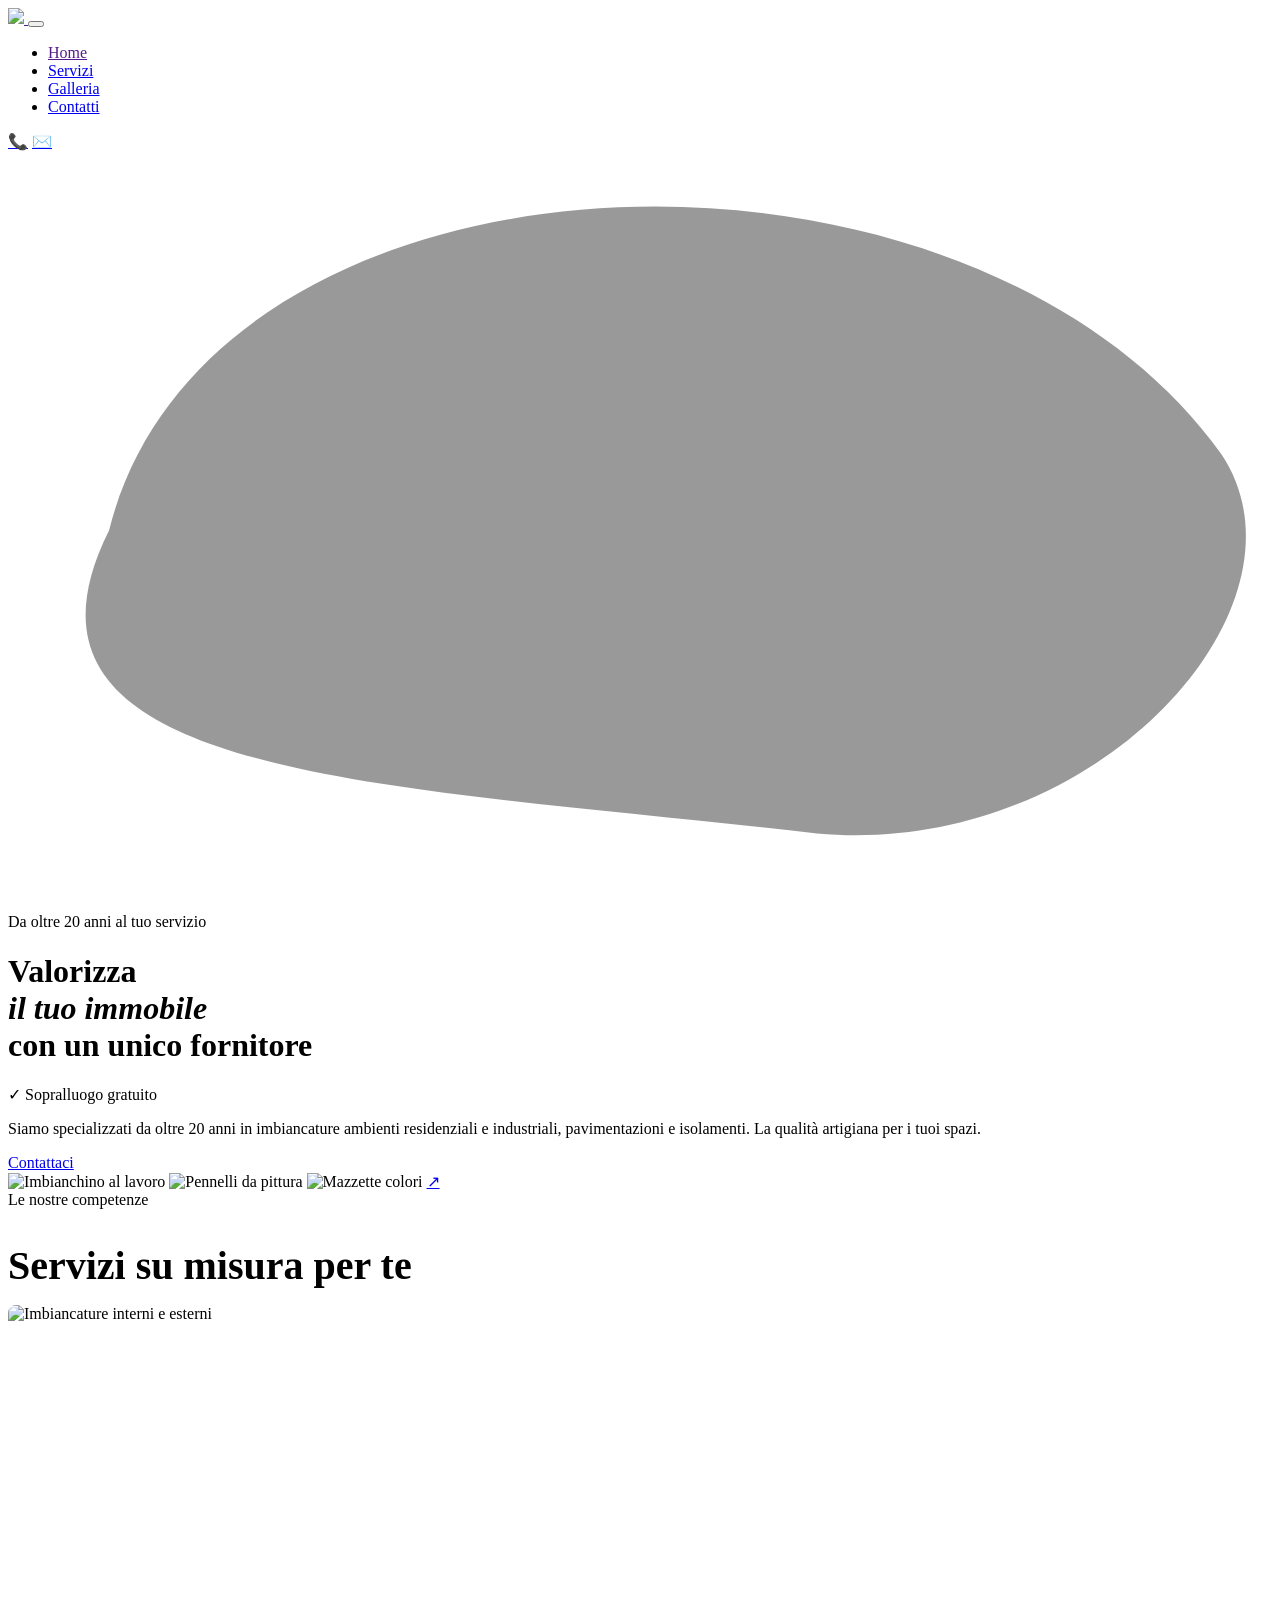
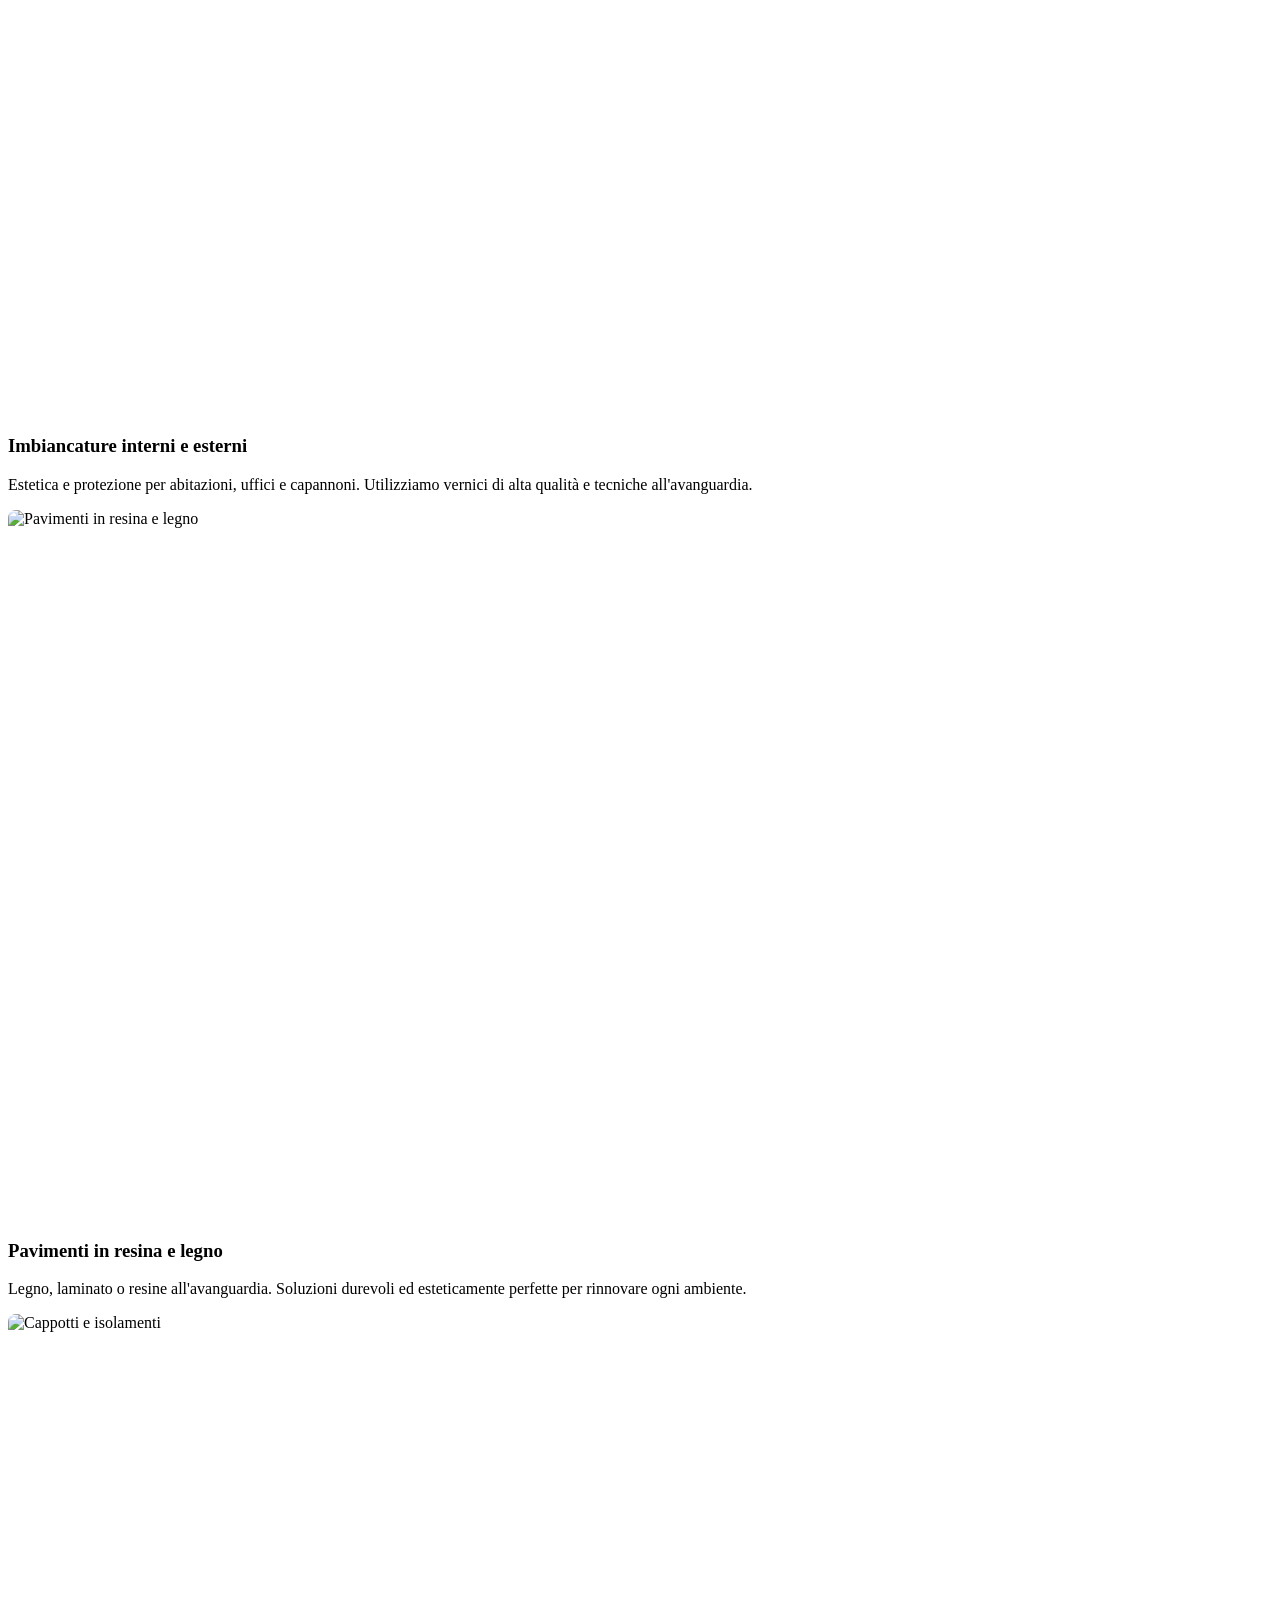
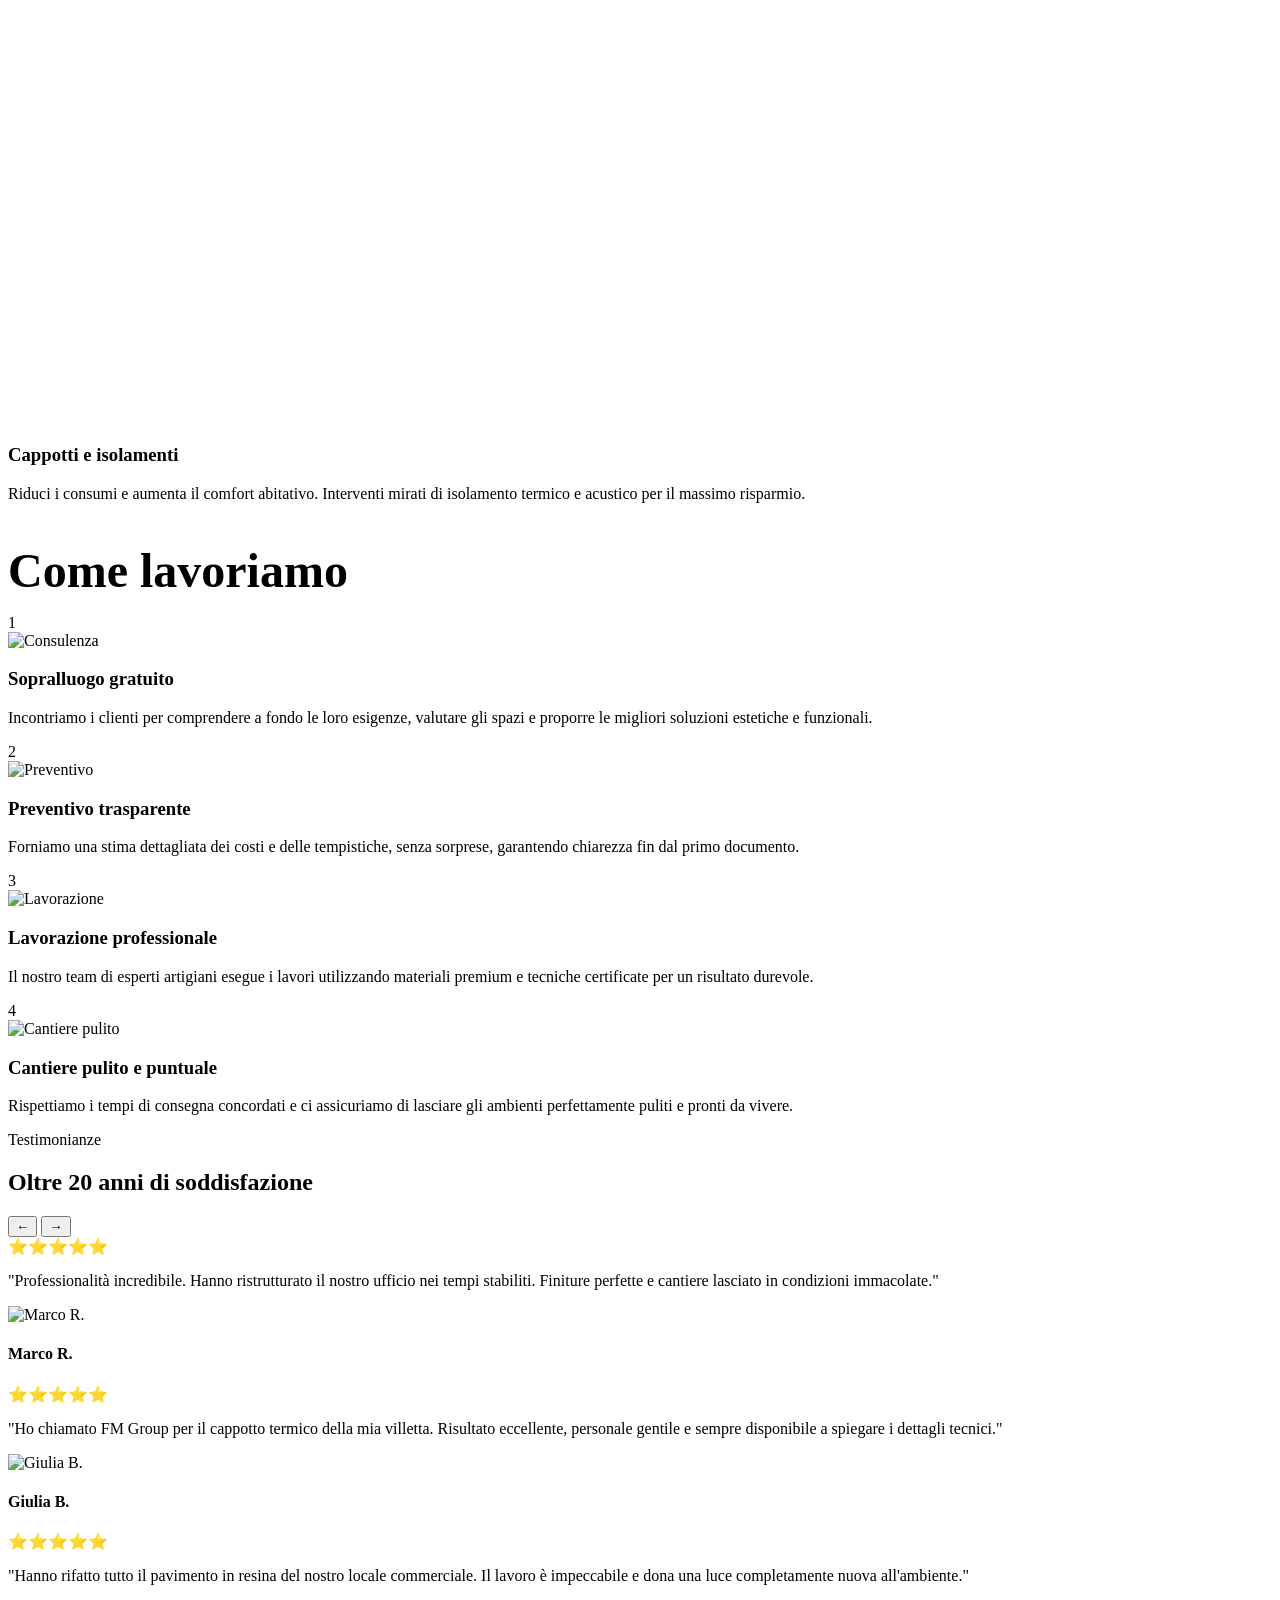
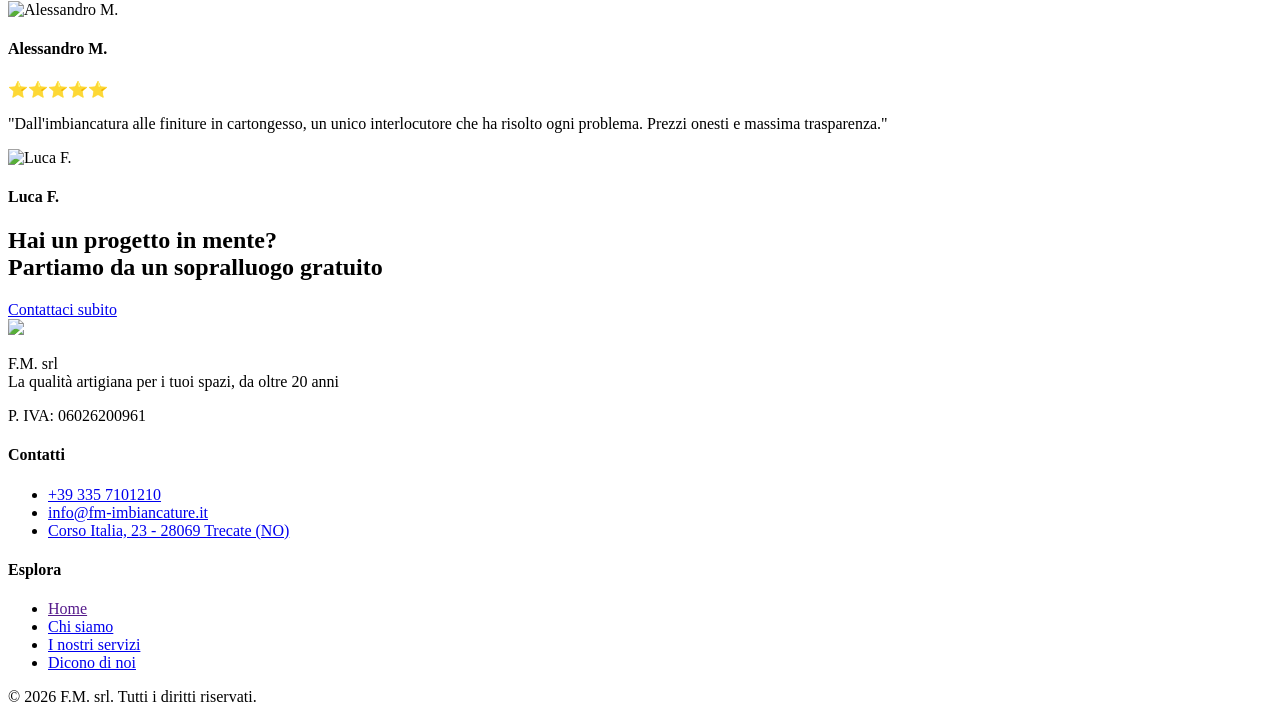
==== index.html @ 0c0d028b "Modificato logo" ====
<!doctype html>
<html lang="it">
  <head>
    <meta charset="UTF-8" />
    <meta name="viewport" content="width=device-width, initial-scale=1.0" />
    <title>F.M. - Ristrutturazioni e Imbiancature</title>

    <base href="/fm-imbiancature/" />

    <title>FM GROUP</title>
    <link rel="icon" href="public/favicon.png" />
    <link rel="icon" href="public/favicon.png" />
    <link rel="preconnect" href="https://fonts.googleapis.com" />
    <link rel="preconnect" href="https://fonts.gstatic.com" crossorigin />
    <link
      href="https://fonts.googleapis.com/css2?family=DM+Sans:opsz,wght@9..40,400;500;700&family=Playfair+Display:ital,wght@0,400;0,600;0,700;1,400;1,600&display=swap"
      rel="stylesheet"
    />
    <link rel="stylesheet" href="style.css" />
  </head>
  <body>
    <nav>
      <div class="container nav-inner">
        <a href="">
          <img src="public/logo.svg" style="height: 64px" />
        </a>

        <button class="menu-toggle" id="menu-toggle" aria-label="Apri menu">
          <span></span>
          <span></span>
          <span></span>
        </button>

        <div class="nav-content" id="nav-content">
          <ul class="nav-links">
            <li><a href="">Home</a></li>
            <li><a href="#servizi">Servizi</a></li>
            <li><a href="galleria/">Galleria</a></li>
            <li><a href="contatti/">Contatti</a></li>
          </ul>
          <div class="nav-contact">
            <a href="tel:+393357101210" class="icon-link" aria-label="Chiama"
              >📞</a
            >
            <a
              href="mailto:info@fm-imbiancature.it"
              class="icon-link"
              aria-label="Email"
              >✉️</a
            >
          </div>
        </div>
      </div>
    </nav>

    <header class="hero" id="home">
      <div class="container hero-grid">
        <div class="hero-content fade-in-up">
          <svg
            class="brushstroke"
            viewBox="0 0 500 300"
            xmlns="http://www.w3.org/2000/svg"
          >
            <path
              fill="var(--mint)"
              d="M40,150 C80,-10 380,-20 480,120 C520,180 430,280 320,270 C150,250 -10,250 40,150 Z"
              opacity="0.4"
            />
          </svg>

          <span class="label">Da oltre 20 anni al tuo servizio</span>
          <h1>
            Valorizza<br /><i>il tuo immobile</i><br />con un unico fornitore
          </h1>

          <div class="badge">
            <span class="badge-check">✓</span> Sopralluogo gratuito
          </div>

          <p class="hero-sub">
            Siamo specializzati da oltre 20 anni in imbiancature ambienti
            residenziali e industriali, pavimentazioni e isolamenti. La qualità
            artigiana per i tuoi spazi.
          </p>

          <a href="#contatti" class="btn">Contattaci</a>
        </div>

        <div
          class="hero-image-wrapper fade-in-up"
          style="transition-delay: 0.2s"
        >
          <img
            src="public/hero-main.jpg"
            alt="Imbianchino al lavoro"
            class="hero-img-main"
            loading="lazy"
          />

          <img
            src="public/image-circle.jpg"
            alt="Pennelli da pittura"
            class="circle-img circle-1"
            loading="lazy"
          />
          <img
            src="public/hero-main-2.jpg"
            alt="Mazzette colori"
            class="circle-img circle-2"
            loading="lazy"
          />

          <a href="#servizi" class="cta-circle">↗</a>
        </div>
      </div>
    </header>

    <section class="services section-padding" id="servizi">
      <div class="container">
        <span class="label fade-in-up">Le nostre competenze</span>
        <h2
          class="serif fade-in-up"
          style="font-size: 2.5rem; margin-bottom: 1rem"
        >
          Servizi su misura per te
        </h2>

        <div class="services-grid">
          <div class="service-card fade-in-up" style="transition-delay: 0.1s">
            <img
              src="public/imbiancamenti.jpeg"
              alt="Imbiancature interni e esterni"
              style="
                display: block;
                width: 100%;
                aspect-ratio: 16/ 9;
                object-fit: cover;
                border-radius: 8px;
                margin-bottom: 1rem;
              "
            />
            <h3>Imbiancature interni e esterni</h3>
            <p>
              Estetica e protezione per abitazioni, uffici e capannoni.
              Utilizziamo vernici di alta qualità e tecniche all'avanguardia.
            </p>
          </div>
          <div class="service-card fade-in-up" style="transition-delay: 0.2s">
            <img
              src="public/resina.jpeg"
              alt="Pavimenti in resina e legno"
              style="
                display: block;
                width: 100%;
                aspect-ratio: 16/ 9;
                object-fit: cover;
                border-radius: 8px;
                margin-bottom: 1rem;
              "
            />
            <h3>Pavimenti in resina e legno</h3>
            <p>
              Legno, laminato o resine all'avanguardia. Soluzioni durevoli ed
              esteticamente perfette per rinnovare ogni ambiente.
            </p>
          </div>
          <div class="service-card fade-in-up" style="transition-delay: 0.3s">
            <img
              src="public/isolamenti.jpeg"
              alt="Cappotti e isolamenti"
              style="
                display: block;
                width: 100%;
                aspect-ratio: 16/ 9;
                object-fit: cover;
                border-radius: 8px;
                margin-bottom: 1rem;
              "
            />
            <h3>Cappotti e isolamenti</h3>
            <p>
              Riduci i consumi e aumenta il comfort abitativo. Interventi mirati
              di isolamento termico e acustico per il massimo risparmio.
            </p>
          </div>
        </div>
      </div>
    </section>

    <section class="how-we-work section-padding">
      <div class="container">
        <h2
          class="serif fade-in-up"
          style="font-size: 3rem; margin-bottom: 1rem"
        >
          Come lavoriamo
        </h2>

        <div class="steps-container">
          <div class="step-row fade-in-up">
            <div class="step-label-col">1</div>
            <div class="step-title-col">
              <img src="public/handshake.svg" alt="Consulenza" loading="lazy" />
              <h3>Sopralluogo gratuito</h3>
            </div>
            <div class="step-desc-col">
              <p>
                Incontriamo i clienti per comprendere a fondo le loro esigenze,
                valutare gli spazi e proporre le migliori soluzioni estetiche e
                funzionali.
              </p>
            </div>
          </div>

          <div class="step-row fade-in-up">
            <div class="step-label-col">2</div>
            <div class="step-title-col">
              <img src="public/paper.svg" alt="Preventivo" loading="lazy" />
              <h3>Preventivo trasparente</h3>
            </div>
            <div class="step-desc-col">
              <p>
                Forniamo una stima dettagliata dei costi e delle tempistiche,
                senza sorprese, garantendo chiarezza fin dal primo documento.
              </p>
            </div>
          </div>

          <div class="step-row fade-in-up">
            <div class="step-label-col">3</div>
            <div class="step-title-col">
              <img src="public/painter.svg" alt="Lavorazione" loading="lazy" />
              <h3>Lavorazione professionale</h3>
            </div>
            <div class="step-desc-col">
              <p>
                Il nostro team di esperti artigiani esegue i lavori utilizzando
                materiali premium e tecniche certificate per un risultato
                durevole.
              </p>
            </div>
          </div>

          <div class="step-row fade-in-up">
            <div class="step-label-col">4</div>
            <div class="step-title-col">
              <img
                src="public/broom.svg"
                alt="Cantiere pulito"
                loading="lazy"
              />
              <h3>Cantiere pulito e puntuale</h3>
            </div>
            <div class="step-desc-col">
              <p>
                Rispettiamo i tempi di consegna concordati e ci assicuriamo di
                lasciare gli ambienti perfettamente puliti e pronti da vivere.
              </p>
            </div>
          </div>
        </div>
      </div>
    </section>

    <section class="testimonials section-padding" id="dicono-di-noi">
      <div class="container">
        <div class="test-header fade-in-up">
          <div>
            <span class="label" style="color: var(--yellow)"
              >Testimonianze</span
            >
            <h2>Oltre 20 anni di soddisfazione</h2>
          </div>
          <div class="carousel-nav">
            <button class="carousel-btn" id="prev-btn">←</button>
            <button class="carousel-btn" id="next-btn">→</button>
          </div>
        </div>

        <div class="carousel-viewport fade-in-up">
          <div class="carousel-track" id="testimonial-track">
            <div class="testimonial-card">
              <div class="test-inner">
                <div class="stars">⭐⭐⭐⭐⭐</div>
                <p class="quote">
                  "Professionalità incredibile. Hanno ristrutturato il nostro
                  ufficio nei tempi stabiliti. Finiture perfette e cantiere
                  lasciato in condizioni immacolate."
                </p>
                <div class="client-info">
                  <img
                    src="https://images.unsplash.com/photo-1500648767791-00dcc994a43e?w=80&auto=format&fit=crop&crop=face"
                    alt="Marco R."
                    loading="lazy"
                  />
                  <h4>Marco R.</h4>
                </div>
              </div>
            </div>
            <div class="testimonial-card">
              <div class="test-inner">
                <div class="stars">⭐⭐⭐⭐⭐</div>
                <p class="quote">
                  "Ho chiamato FM Group per il cappotto termico della mia
                  villetta. Risultato eccellente, personale gentile e sempre
                  disponibile a spiegare i dettagli tecnici."
                </p>
                <div class="client-info">
                  <img
                    src="https://images.unsplash.com/photo-1494790108377-be9c29b29330?w=80&auto=format&fit=crop&crop=face"
                    alt="Giulia B."
                    loading="lazy"
                  />
                  <h4>Giulia B.</h4>
                </div>
              </div>
            </div>
            <div class="testimonial-card">
              <div class="test-inner">
                <div class="stars">⭐⭐⭐⭐⭐</div>
                <p class="quote">
                  "Hanno rifatto tutto il pavimento in resina del nostro locale
                  commerciale. Il lavoro è impeccabile e dona una luce
                  completamente nuova all'ambiente."
                </p>
                <div class="client-info">
                  <img
                    src="https://images.unsplash.com/photo-1507003211169-0a1dd7228f2d?w=80&auto=format&fit=crop&crop=face"
                    alt="Alessandro M."
                    loading="lazy"
                  />
                  <h4>Alessandro M.</h4>
                </div>
              </div>
            </div>
            <div class="testimonial-card">
              <div class="test-inner">
                <div class="stars">⭐⭐⭐⭐⭐</div>
                <p class="quote">
                  "Dall'imbiancatura alle finiture in cartongesso, un unico
                  interlocutore che ha risolto ogni problema. Prezzi onesti e
                  massima trasparenza."
                </p>
                <div class="client-info">
                  <img
                    src="https://images.unsplash.com/photo-1500648767791-00dcc994a43e?w=80&auto=format&fit=crop&crop=face"
                    alt="Luca F."
                    loading="lazy"
                  />
                  <h4>Luca F.</h4>
                </div>
              </div>
            </div>
          </div>
        </div>
      </div>
    </section>

    <section class="closing-cta fade-in-up" id="contatti">
      <div class="container">
        <h2 class="serif">
          Hai un progetto in mente?<br />Partiamo da un sopralluogo gratuito
        </h2>
        <a href="contatti/" class="btn">Contattaci subito</a>
      </div>
    </section>

    <footer>
      <div class="container">
        <div class="footer-grid">
          <div class="footer-brand">
            <a href="" class="footer-logo">
              <img src="public/logo.svg" style="height: 64px" />
            </a>
            <p>
              F.M. srl<br />La qualità artigiana per i tuoi spazi, da oltre 20
              anni
            </p>
            <p style="margin-top: 1rem">P. IVA: 06026200961</p>
          </div>
          <div class="footer-links">
            <h4>Contatti</h4>
            <ul>
              <li><a href="tel:+393357101210">+39 335 7101210</a></li>
              <li>
                <a href="mailto:info@fm-imbiancature.it"
                  >info@fm-imbiancature.it</a
                >
              </li>
              <li>
                <a
                  href="https://maps.app.goo.gl/eSkdiNSnSLmnvJY69"
                  target="_blank"
                >
                  Corso Italia, 23 - 28069 Trecate (NO)
                </a>
              </li>
            </ul>
          </div>
          <div class="footer-links">
            <h4>Esplora</h4>
            <ul>
              <li><a href="">Home</a></li>
              <li><a href="#chi-siamo">Chi siamo</a></li>
              <li><a href="#servizi">I nostri servizi</a></li>
              <li><a href="#dicono-di-noi">Dicono di noi</a></li>
            </ul>
          </div>
        </div>
        <div class="footer-bottom">
          <p>&copy; 2026 F.M. srl. Tutti i diritti riservati.</p>
        </div>
      </div>
    </footer>

    <script src="script.js"></script>
  </body>
</html>
---- style.css ----
:root {
  --yellow: #5ef500;
  --black: #111111;
  --mint: hsl(97, 70%, 60%);
  --gray: #f4f4f4;
  --white: #ffffff;
  --font-heading: "Playfair Display", serif;
  --font-body: "DM Sans", sans-serif;
  --transition: all 0.3s ease;
}

* {
  margin: 0;
  padding: 0;
  box-sizing: border-box;
}

html {
  scroll-behavior: smooth;
}

body {
  font-family: var(--font-body);
  color: var(--black);
  background-color: var(--white);
  line-height: 1.6;
  overflow-x: hidden;
}

a {
  text-decoration: none;
  color: inherit;
}

ul {
  list-style: none;
}

/* Typography */
h1,
h2,
h3,
h4,
.serif {
  font-family: var(--font-heading);
  font-weight: 600;
}
h2 {
  line-height: 1;
}
h3 {
  line-height: 1.3;
}

.label {
  text-transform: uppercase;
  letter-spacing: 2px;
  font-size: 0.85rem;
  color: #666;
  font-weight: 500;
  margin-bottom: 1rem;
  display: block;
}

/* Buttons & Badges */
.btn {
  display: inline-block;
  padding: 1rem 2rem;
  background-color: var(--black);
  color: var(--white);
  border-radius: 50px;
  font-weight: 500;
  transition: var(--transition);
  cursor: pointer;
  border: none;
}

.btn:hover {
  background-color: #333;
  transform: translateY(-2px);
}

.badge {
  display: inline-flex;
  align-items: center;
  gap: 0.5rem;
  background-color: var(--gray);
  padding: 0.5rem 1rem;
  border-radius: 50px;
  font-size: 0.9rem;
  font-weight: 500;
}

.badge-check {
  color: var(--mint);
  font-weight: bold;
}

/* Layout Utility */
.container {
  max-width: 1300px;
  margin: 0 auto;
  padding: 0 2rem;
}

.section-padding {
  padding: 3rem 0;
}

/* Animations */
.fade-in-up {
  opacity: 0;
  transform: translateY(30px);
  transition:
    opacity 0.8s ease-out,
    transform 0.8s ease-out;
}

.fade-in-up.is-visible {
  opacity: 1;
  transform: translateY(0);
}

/* 1. NAVBAR */
nav {
  padding: 1rem 0;
  border-bottom: 1px solid #2a2a2a;
  background-color: var(--black);
  position: sticky;
  top: 0;
  z-index: 100;
}

.nav-inner {
  display: flex;
  justify-content: space-between;
  align-items: center;
}

.logo {
  font-family: var(--font-heading);
  font-size: 1.8rem;
  font-weight: 700;
  letter-spacing: -1px;
  color: var(--white);
}

/* Layout Navigazione (Desktop) */
.nav-content {
  display: flex;
  align-items: center;
  gap: 3.5rem;
}

.nav-links {
  display: flex;
  gap: 3.5rem;
  align-items: center;
  color: #cccccc;
}

.nav-links a {
  color: #cccccc;
  transition: var(--transition);
}

.nav-links a:hover {
  color: var(--white);
}

.nav-contact {
  display: flex;
  gap: 1.125rem;
}

/* Pulsante Hamburger (Nascosto su Desktop) */
.menu-toggle {
  display: none;
  flex-direction: column;
  justify-content: space-between;
  width: 30px;
  height: 20px;
  background: transparent;
  border: none;
  cursor: pointer;
  z-index: 1000;
}

.menu-toggle span {
  width: 100%;
  height: 2px;
  background-color: var(--white);
  transition: all 0.3s ease;
  border-radius: 2px;
}

.icon-link {
  width: 40px;
  height: 40px;
  border-radius: 50%;
  background-color: var(--yellow);
  display: flex;
  align-items: center;
  justify-content: center;
  transition: var(--transition);
  color: var(--white);
}

.icon-link:hover {
  background-color: var(--yellow);
  color: var(--black);
}

/* 2. HERO */
.hero {
  padding: 4rem 0 6rem;
  overflow: hidden;
}

.hero-grid {
  display: grid;
  grid-template-columns: 1fr;
  gap: 4rem;
  align-items: center;
}

.hero-content {
  position: relative;
  z-index: 2;
}

.brushstroke {
  position: absolute;
  top: 10%;
  left: -10%;
  width: 120%;
  height: auto;
  z-index: -1;
  pointer-events: none;
}

.hero h1 {
  font-size: 3.5rem;
  line-height: 1.1;
  margin-bottom: 1.5rem;
  letter-spacing: -1px;
}

.hero h1 i {
  font-weight: 400;
  color: #444;
}

.hero-sub {
  font-size: 1.1rem;
  color: #555;
  margin: 1.5rem 0 2rem;
  max-width: 500px;
}

.hero-image-wrapper {
  position: relative;
  height: 500px;
  z-index: 2;
}

.hero-img-main {
  width: 100%;
  height: 100%;
  object-fit: cover;
  border-radius: 20px;
}

.circle-img {
  position: absolute;
  width: 130px;
  height: 130px;
  border-radius: 50%;
  object-fit: cover;
  border: 6px solid var(--white);
  box-shadow: 0 10px 30px rgba(0, 0, 0, 0.1);
}

.circle-1 {
  bottom: -30px;
  left: -30px;
}

.circle-2 {
  top: 40px;
  right: -40px;
}

.cta-circle {
  position: absolute;
  bottom: 40px;
  right: -20px;
  width: 90px;
  height: 90px;
  background-color: var(--yellow);
  border-radius: 50%;
  display: flex;
  align-items: center;
  justify-content: center;
  font-size: 2rem;
  text-decoration: none;
  color: var(--black);
  transition: var(--transition);
  box-shadow: 0 10px 20px rgba(245, 200, 0, 0.3);
}

.cta-circle:hover {
  transform: scale(1.1) rotate(15deg);
}

/* 3. WHO WE ARE */
.who-we-are {
  border-top: 1px solid #eaeaea;
}

.stats-grid {
  display: grid;
  grid-template-columns: 1fr;
  gap: 3rem;
}

.who-text p {
  font-size: 1.1rem;
  color: #444;
  margin-bottom: 1rem;
}

.stats-number {
  font-family: var(--font-heading);
  font-size: 6rem;
  line-height: 1;
  color: var(--yellow);
  margin-bottom: 0.5rem;
}

/* 4. SERVICES */
.services-grid {
  display: grid;
  grid-template-columns: 1fr;
  gap: 1.5rem;
  margin-top: 3rem;
}

.service-card {
  background-color: var(--gray);
  padding: 2.5rem 2rem;
  border-radius: 16px;
  transition: var(--transition);
  flex: 1;
}

.service-card:hover {
  background-color: var(--mint);
  transform: translateY(-5px);
}

.service-icon {
  font-size: 2.5rem;
  margin-bottom: 1.5rem;
  display: block;
}

.service-card h3 {
  font-size: 1.4rem;
  margin: 1rem 0;
}

.service-card p {
  color: #555;
  font-size: 0.95rem;
}

.service-badge {
  display: inline-flex;
  align-items: center;
  gap: 0.4rem;
  font-size: 0.8rem;
  background: rgba(255, 255, 255, 0.7);
  padding: 0.3rem 0.8rem;
  border-radius: 20px;
}

.service-badge span {
  color: #008b74;
}

/* 5. FULL WIDTH IMAGE */
/* .full-width-band {
  width: 100%;
  height: 400px;
  margin: 4rem 0;
}

.full-width-band img {
  width: 100%;
  height: 100%;
  object-fit: cover;
} */

/* 6. HOW WE WORK */
.steps-container {
  margin-top: 3rem;
}

.step-row {
  display: grid;
  grid-template-columns: 1fr;
  gap: 1.5rem;
  padding: 2.5rem 0;
  border-bottom: 1px solid #eaeaea;
  align-items: center;
}

.step-row:first-child {
  border-top: 1px solid #eaeaea;
}

.step-label-col {
  color: var(--yellow);
  font-size: 5rem;
  font-weight: 600;
}

.step-title-col {
  display: flex;
  align-items: center;
  gap: 1.5rem;
}

.step-title-col img {
  width: 80px;
  height: 80px;
  border-radius: 12px;
  object-fit: cover;
}

.step-title-col h3 {
  font-size: 1.5rem;
}

.step-desc-col p {
  color: #555;
  font-size: 1rem;
}

/* 7. TESTIMONIALS */
.testimonials {
  background-color: var(--black);
  color: var(--white);
  overflow: hidden;
}

.test-header {
  display: flex;
  justify-content: space-between;
  align-items: flex-end;
  margin-bottom: 3rem;
  flex-wrap: wrap;
  gap: 1.5rem;
}

.test-header h2 {
  font-size: 2.5rem;
  color: var(--white);
  min-width: 295px;
}

.carousel-nav {
  display: flex;
  gap: 1rem;
}

.carousel-btn {
  background: transparent;
  border: 1px solid #444;
  color: var(--white);
  width: 45px;
  height: 45px;
  border-radius: 50%;
  cursor: pointer;
  transition: var(--transition);
  display: flex;
  align-items: center;
  justify-content: center;
}

.carousel-btn:hover {
  background: var(--yellow);
  color: var(--black);
  border-color: var(--yellow);
}

.carousel-viewport {
  overflow: hidden;
  width: 100%;
}

.carousel-track {
  display: flex;
  transition: transform 0.5s cubic-bezier(0.25, 1, 0.5, 1);
}

.testimonial-card {
  flex: 0 0 100%;
  padding: 0 1rem;
}

.test-inner {
  background: #1a1a1a;
  padding: 2.5rem;
  border-radius: 16px;
  height: 100%;
}

.stars {
  color: var(--yellow);
  margin-bottom: 1rem;
  letter-spacing: 2px;
}

.quote {
  font-size: 1.1rem;
  font-style: italic;
  margin-bottom: 2rem;
  color: #ccc;
}

.client-info {
  display: flex;
  align-items: center;
  gap: 1rem;
}

.client-info img {
  width: 50px;
  height: 50px;
  border-radius: 50%;
  object-fit: cover;
}

.client-info h4 {
  font-family: var(--font-body);
  font-size: 1rem;
  font-weight: 700;
}

/* 8. CLOSING CTA */
.closing-cta {
  text-align: center;
  padding: 8rem 0;
  background-color: var(--yellow);
}

.closing-cta h2 {
  font-size: 3rem;
  max-width: 800px;
  margin: 0 auto 2.5rem;
  line-height: 1.2;
}

/* 9. FOOTER */
footer {
  background-color: var(--black);
  color: #888;
  padding: 4rem 0 2rem;
  font-size: 0.9rem;
}

.footer-grid {
  display: grid;
  grid-template-columns: 1fr;
  gap: 2rem;
  margin-bottom: 3rem;
}

.footer-logo {
  font-family: var(--font-heading);
  font-size: 2rem;
  color: var(--white);
  font-weight: 700;
  margin-bottom: 1rem;
  display: block;
}

.footer-links h4 {
  color: var(--white);
  margin-bottom: 1rem;
  font-family: var(--font-body);
}

.footer-links ul {
  display: flex;
  flex-direction: column;
  gap: 0.5rem;
}

.footer-links a:hover {
  color: var(--yellow);
}

.footer-bottom {
  border-top: 1px solid #333;
  padding-top: 2rem;
  text-align: center;
}

/* Responsive Breakpoints */
@media (min-width: 768px) {
  .hero h1 {
    font-size: 4.5rem;
  }
  .hero-grid {
    grid-template-columns: 1fr 1fr;
    gap: 2rem;
  }
  .stats-grid {
    grid-template-columns: 1.5fr 1fr;
  }
  .services-grid {
    grid-template-columns: repeat(2, 1fr);
  }
  .step-row {
    grid-template-columns: 1fr 2fr 2fr;
  }
  .step-label-col {
    display: block;
  }
  .testimonial-card {
    flex: 0 0 50%;
  }
  .footer-grid {
    grid-template-columns: 2fr 1fr 1fr;
  }
}

@media (min-width: 1200px) {
  .hero h1 {
    font-size: 5.5rem;
  }
  .services-grid {
    grid-template-columns: repeat(4, 1fr);
  }
  .testimonial-card {
    flex: 0 0 33.333%;
  }
}

@media (max-width: 768px) {
  .step-label-col {
    display: none;
  }
}

/* Breakpoint per Tablet & Mobile (< 992px) */
@media (max-width: 991px) {
  .menu-toggle {
    display: flex;
  }

  .nav-content {
    position: absolute;
    top: 100%;
    left: 0;
    width: 100%;
    background-color: rgba(17, 17, 17, 0.98);
    backdrop-filter: blur(10px);
    flex-direction: column;
    padding: 2rem;
    gap: 2rem;
    border-bottom: 1px solid #2a2a2a;
    box-shadow: 0 10px 15px rgba(0, 0, 0, 0.3);

    /* Stato chiuso */
    opacity: 0;
    visibility: hidden;
    transform: translateY(-10px);
    transition: all 0.3s ease;
  }

  /* Stato aperto attivato dal JS */
  .nav-content.active {
    opacity: 1;
    visibility: visible;
    transform: translateY(0);
  }

  .nav-links {
    flex-direction: column;
    gap: 1.5rem;
    text-align: center;
    font-size: 1.2rem;
  }

  .nav-contact {
    justify-content: center;
    width: 100%;
  }

  /* Animazione dell'icona Hamburger in "X" */
  .menu-toggle.active span:nth-child(1) {
    transform: translateY(9px) rotate(45deg);
  }
  .menu-toggle.active span:nth-child(2) {
    opacity: 0;
  }
  .menu-toggle.active span:nth-child(3) {
    transform: translateY(-9px) rotate(-45deg);
  }
}
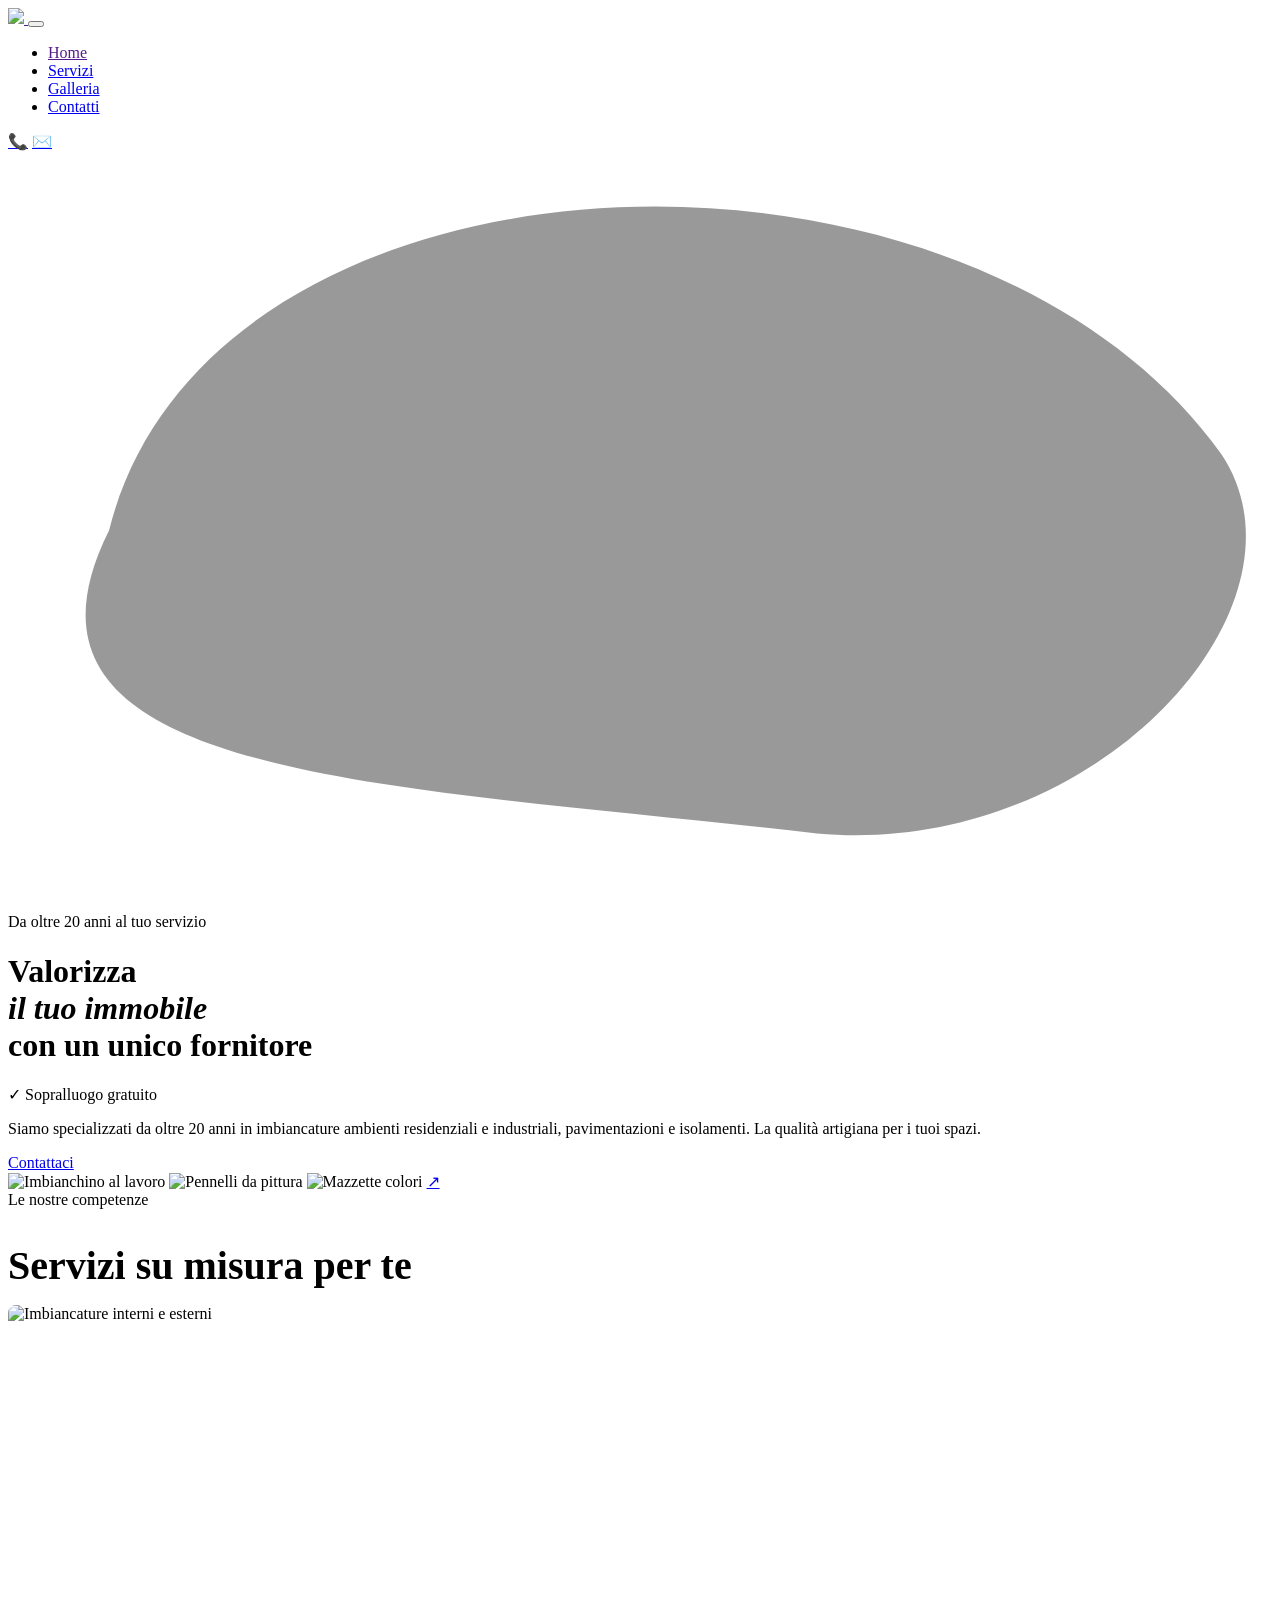
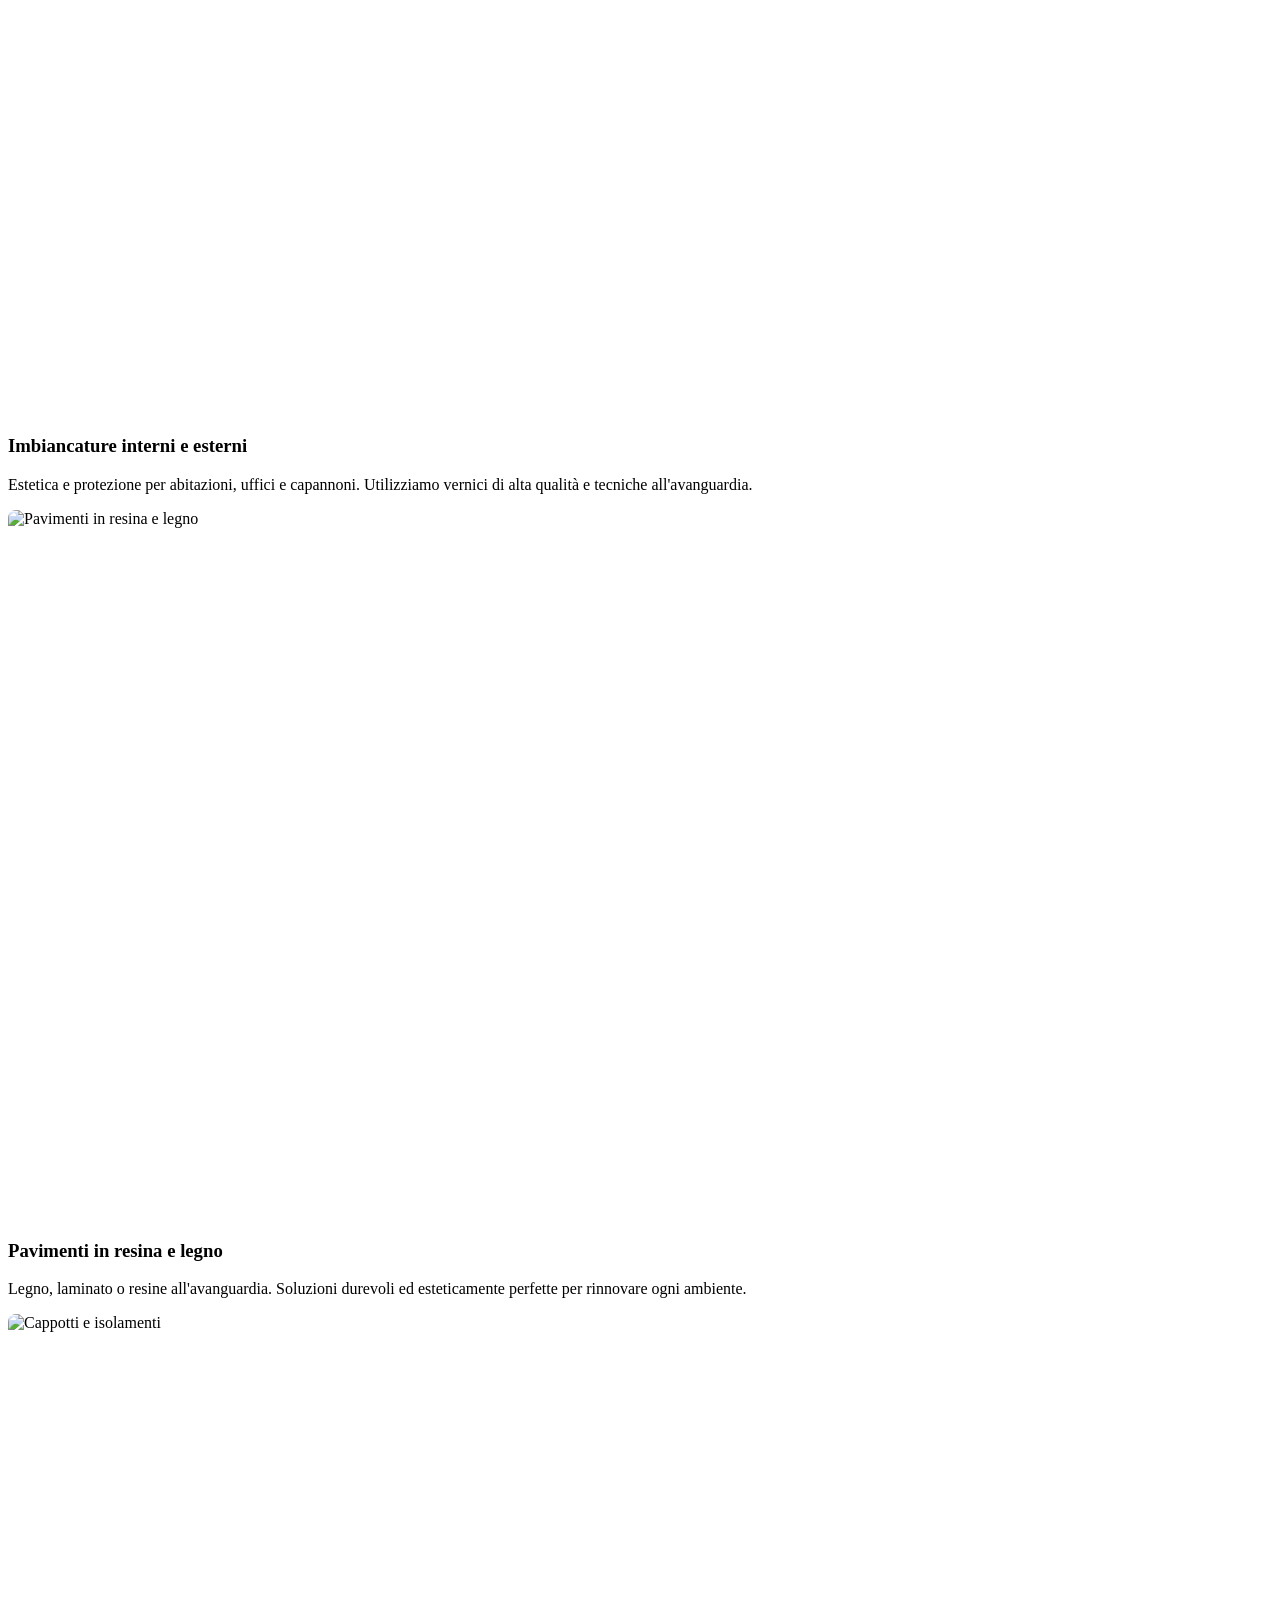
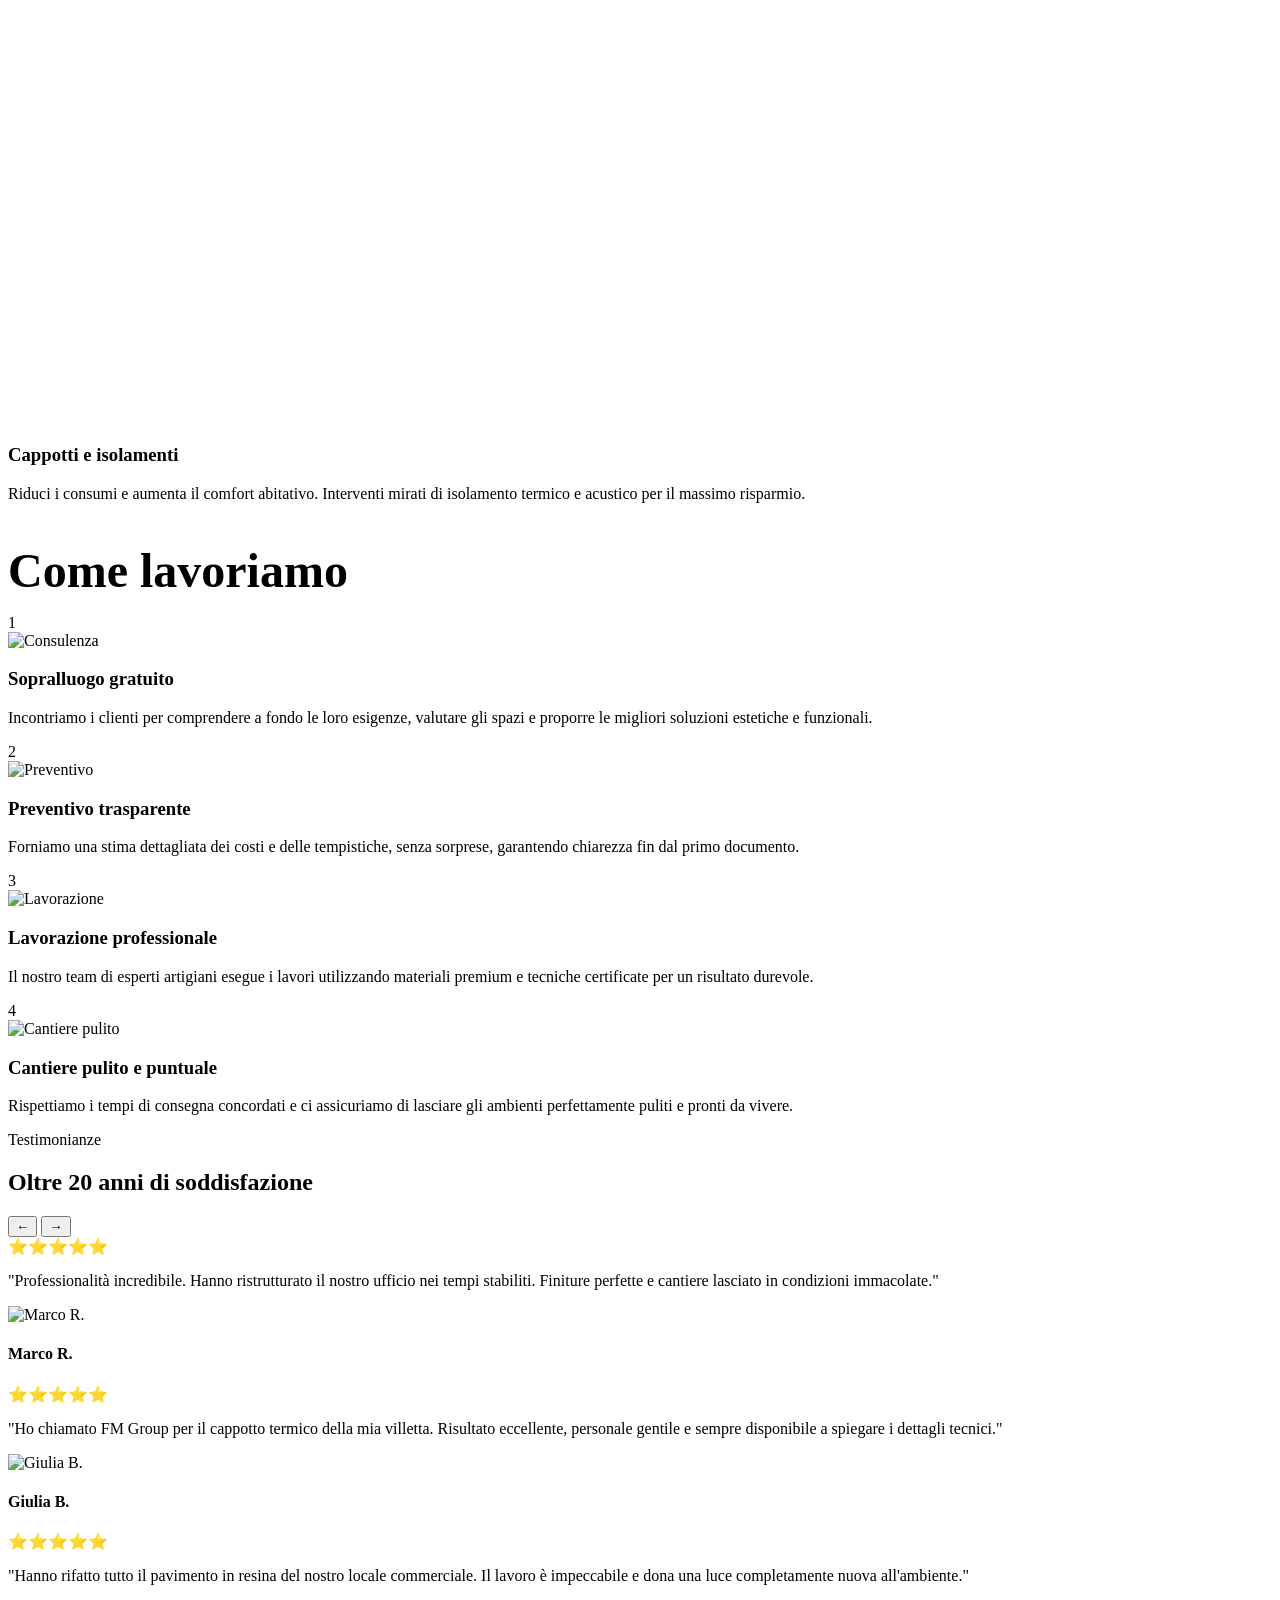
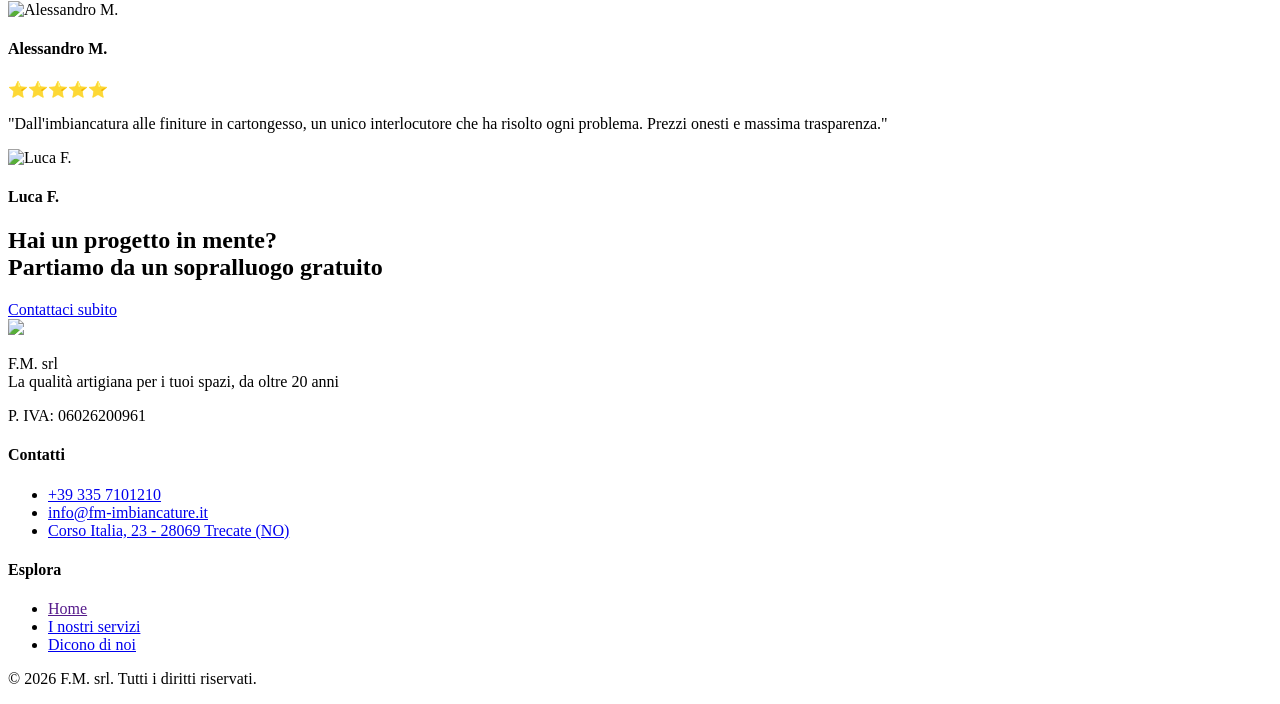
==== commit b9c1217d: "Tolto chi siamo dal footer" ====
--- a/index.html
+++ b/index.html
@@ -401,7 +401,6 @@
             <h4>Esplora</h4>
             <ul>
               <li><a href="">Home</a></li>
-              <li><a href="#chi-siamo">Chi siamo</a></li>
               <li><a href="#servizi">I nostri servizi</a></li>
               <li><a href="#dicono-di-noi">Dicono di noi</a></li>
             </ul>
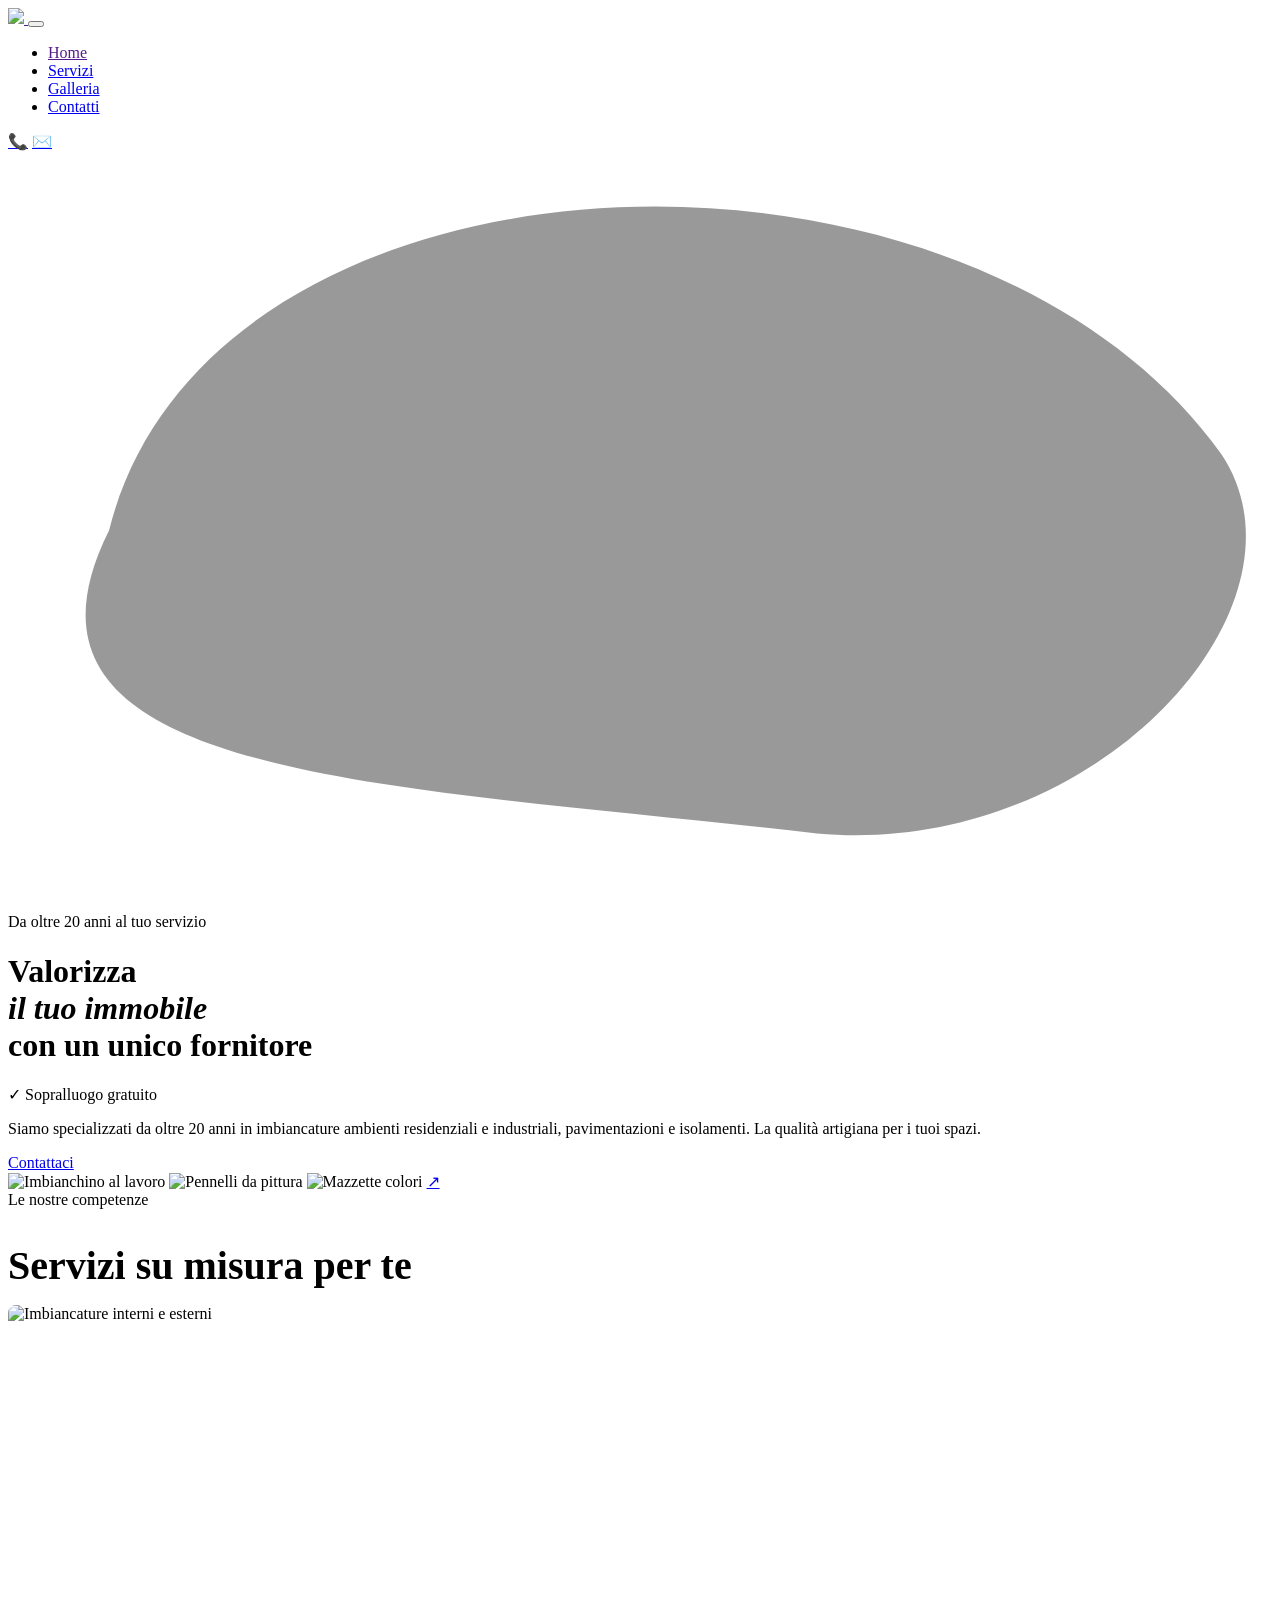
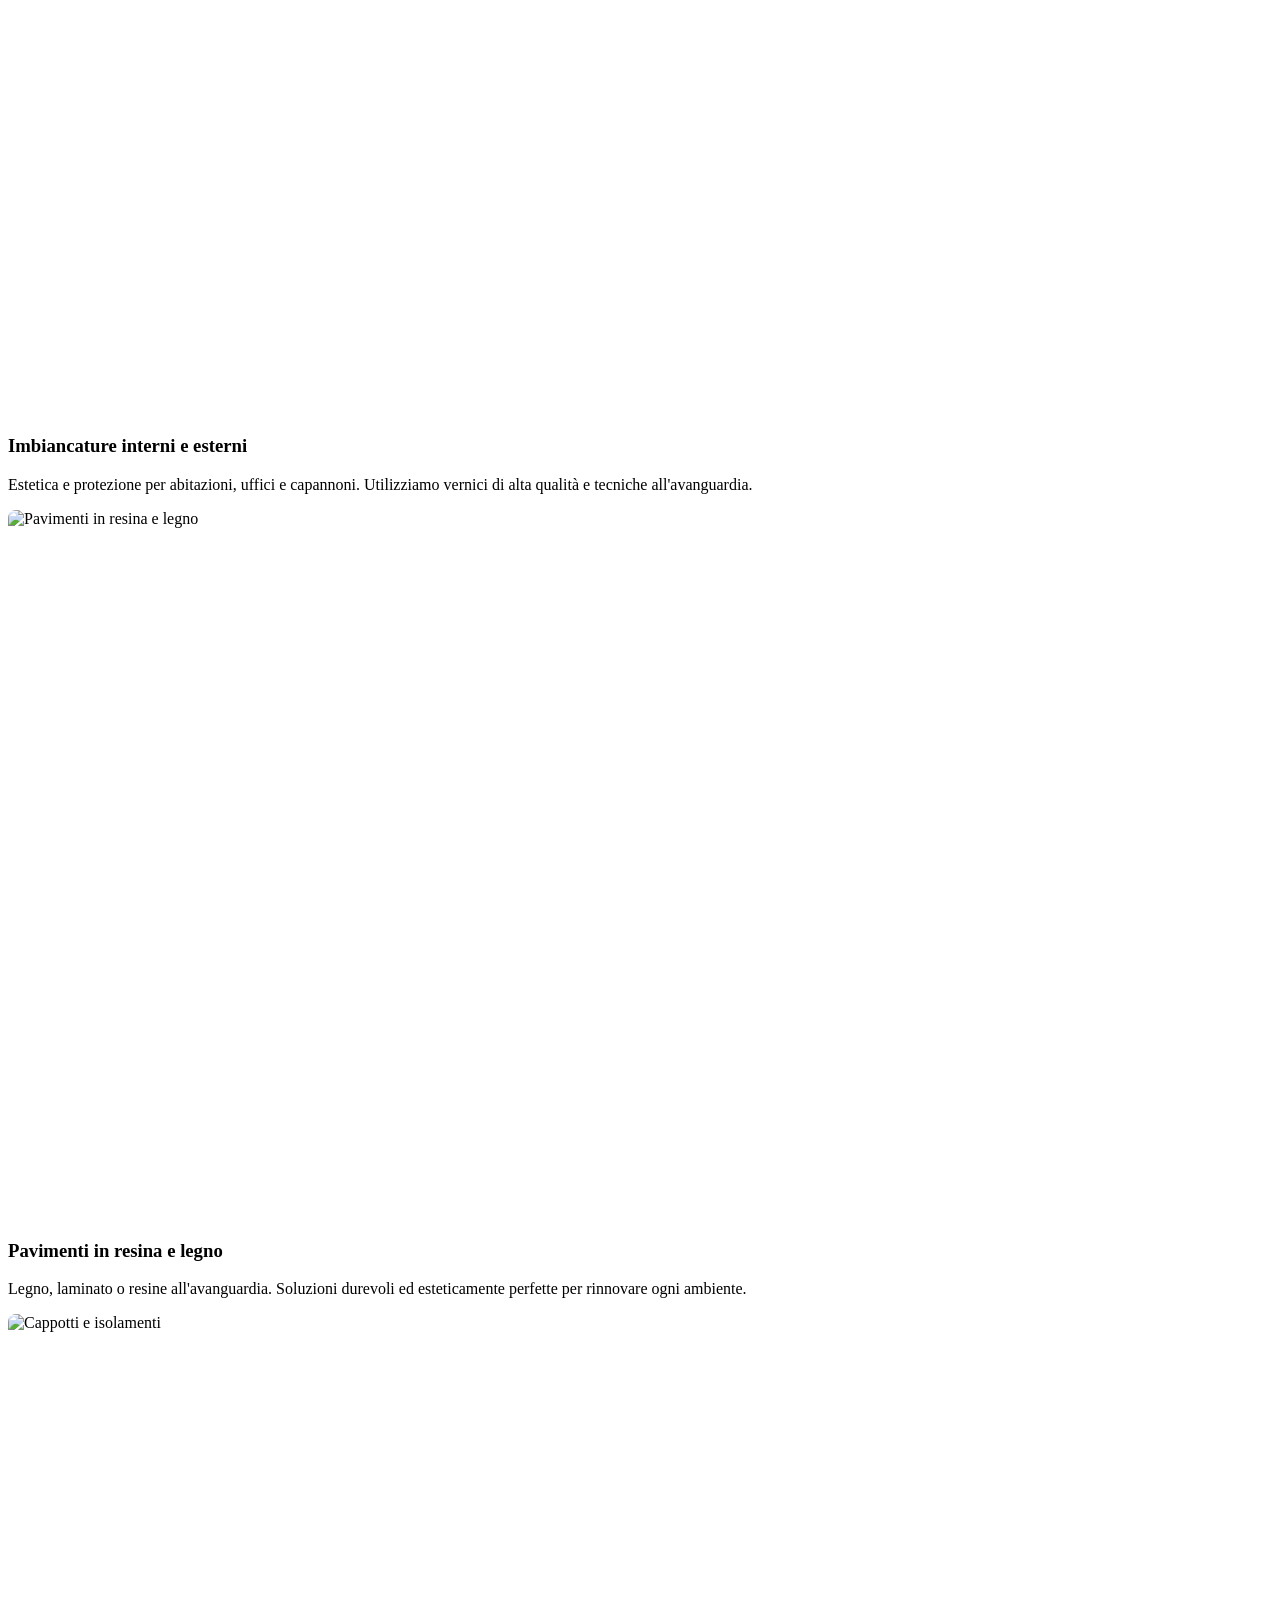
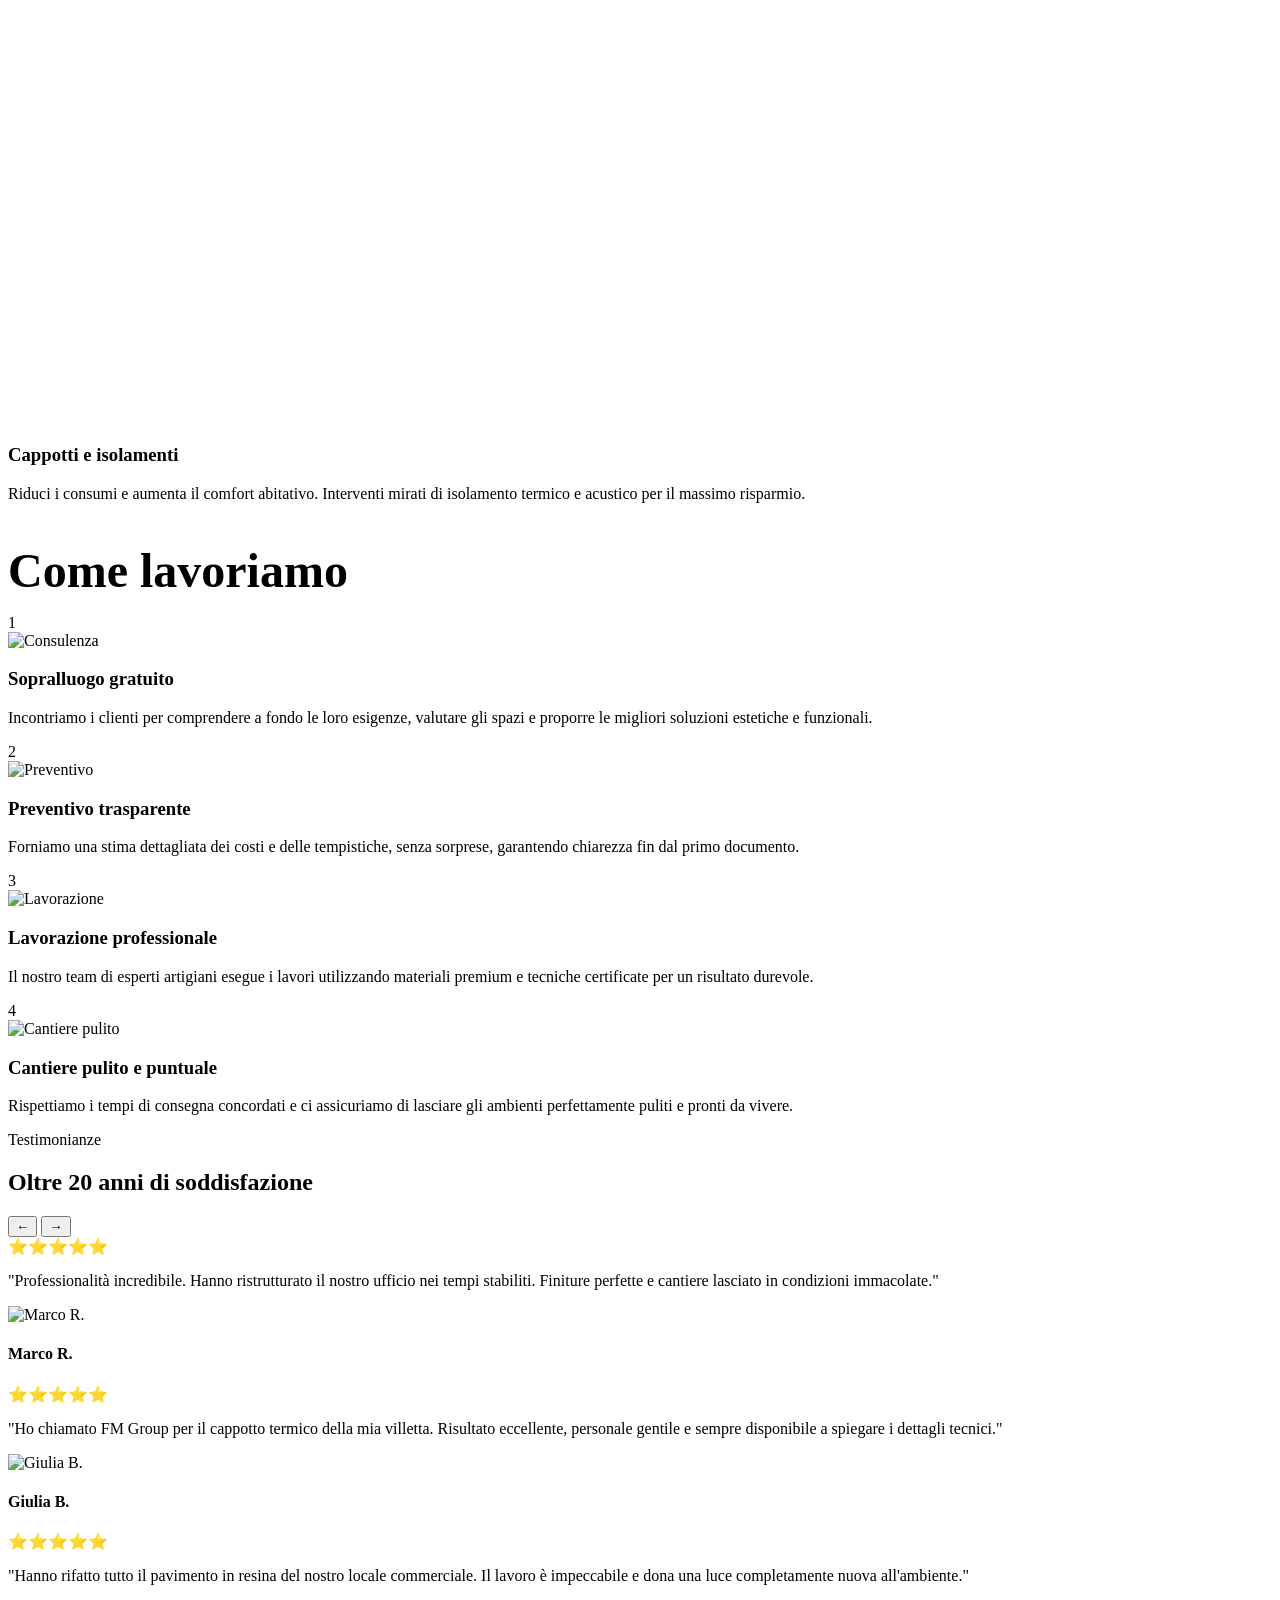
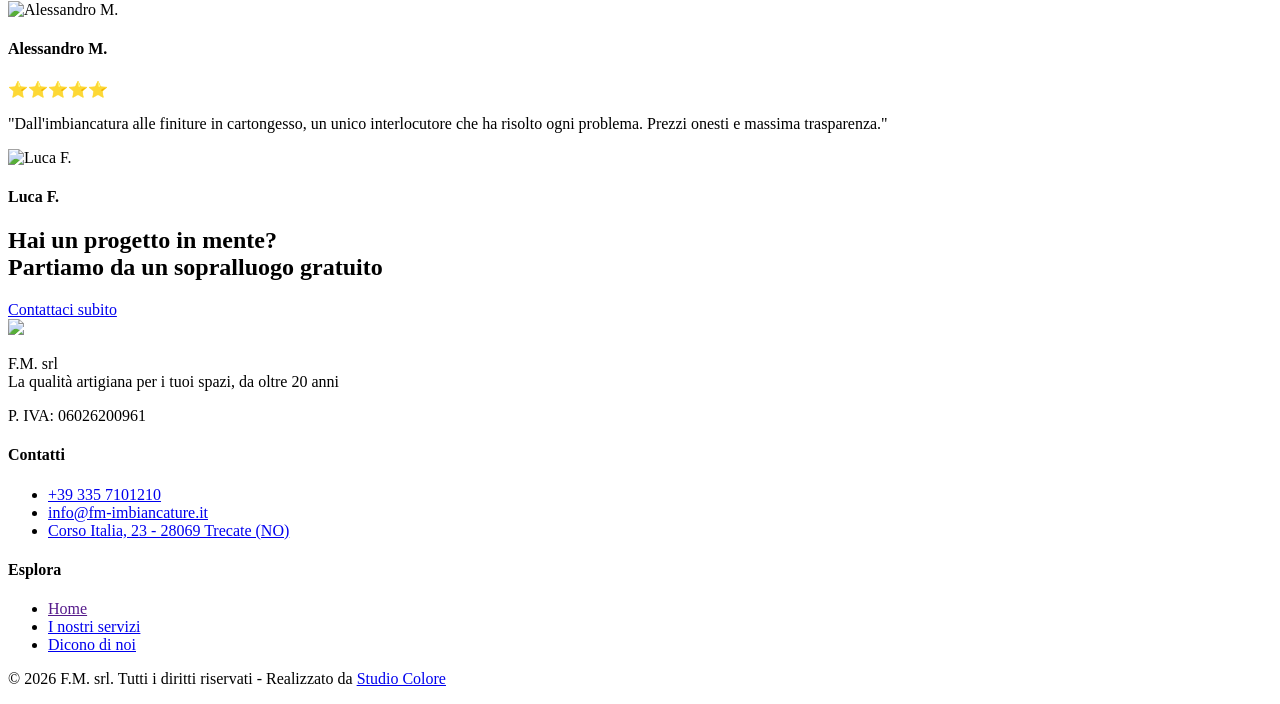
==== commit 5891e26c: "ultime sistemazioni" ====
--- a/index.html
+++ b/index.html
@@ -8,8 +8,50 @@
     <base href="/fm-imbiancature/" />
 
     <title>FM GROUP</title>
-    <link rel="icon" href="public/favicon.png" />
-    <link rel="icon" href="public/favicon.png" />
+    <!-- Favicon standard (browser tab + bookmark) -->
+    <link
+      rel="icon"
+      type="image/png"
+      href="../public/favicon.png"
+      sizes="32x32"
+    />
+    <link
+      rel="icon"
+      type="image/png"
+      href="../public/favicon.png"
+      sizes="16x16"
+    />
+
+    <!-- Fallback legacy -->
+    <link rel="shortcut icon" href="../public/favicon.png" />
+
+    <!-- Apple iOS (icona quando aggiunto alla Home) -->
+    <link rel="apple-touch-icon" href="../public/favicon.png" />
+
+    <!-- Apple meta -->
+    <meta name="apple-mobile-web-app-capable" content="yes" />
+    <meta name="apple-mobile-web-app-status-bar-style" content="default" />
+    <meta name="apple-mobile-web-app-title" content="FM GROUP" />
+
+    <!-- Android / Chrome -->
+    <link
+      rel="icon"
+      type="image/png"
+      sizes="192x192"
+      href="../public/favicon.png"
+    />
+    <link
+      rel="icon"
+      type="image/png"
+      sizes="512x512"
+      href="../public/favicon.png"
+    />
+
+    <!-- Theme color (barra browser mobile) -->
+    <meta name="theme-color" content="#ffffff" />
+
+    <link rel="og" href="../public/favicon.png" />
+
     <link rel="preconnect" href="https://fonts.googleapis.com" />
     <link rel="preconnect" href="https://fonts.gstatic.com" crossorigin />
     <link
@@ -407,7 +449,12 @@
           </div>
         </div>
         <div class="footer-bottom">
-          <p>&copy; 2026 F.M. srl. Tutti i diritti riservati.</p>
+          <p>
+            &copy; 2026 F.M. srl. Tutti i diritti riservati - Realizzato da
+            <a href="https://www.studiocolore.it" target="_blank"
+              >Studio Colore</a
+            >
+          </p>
         </div>
       </div>
     </footer>
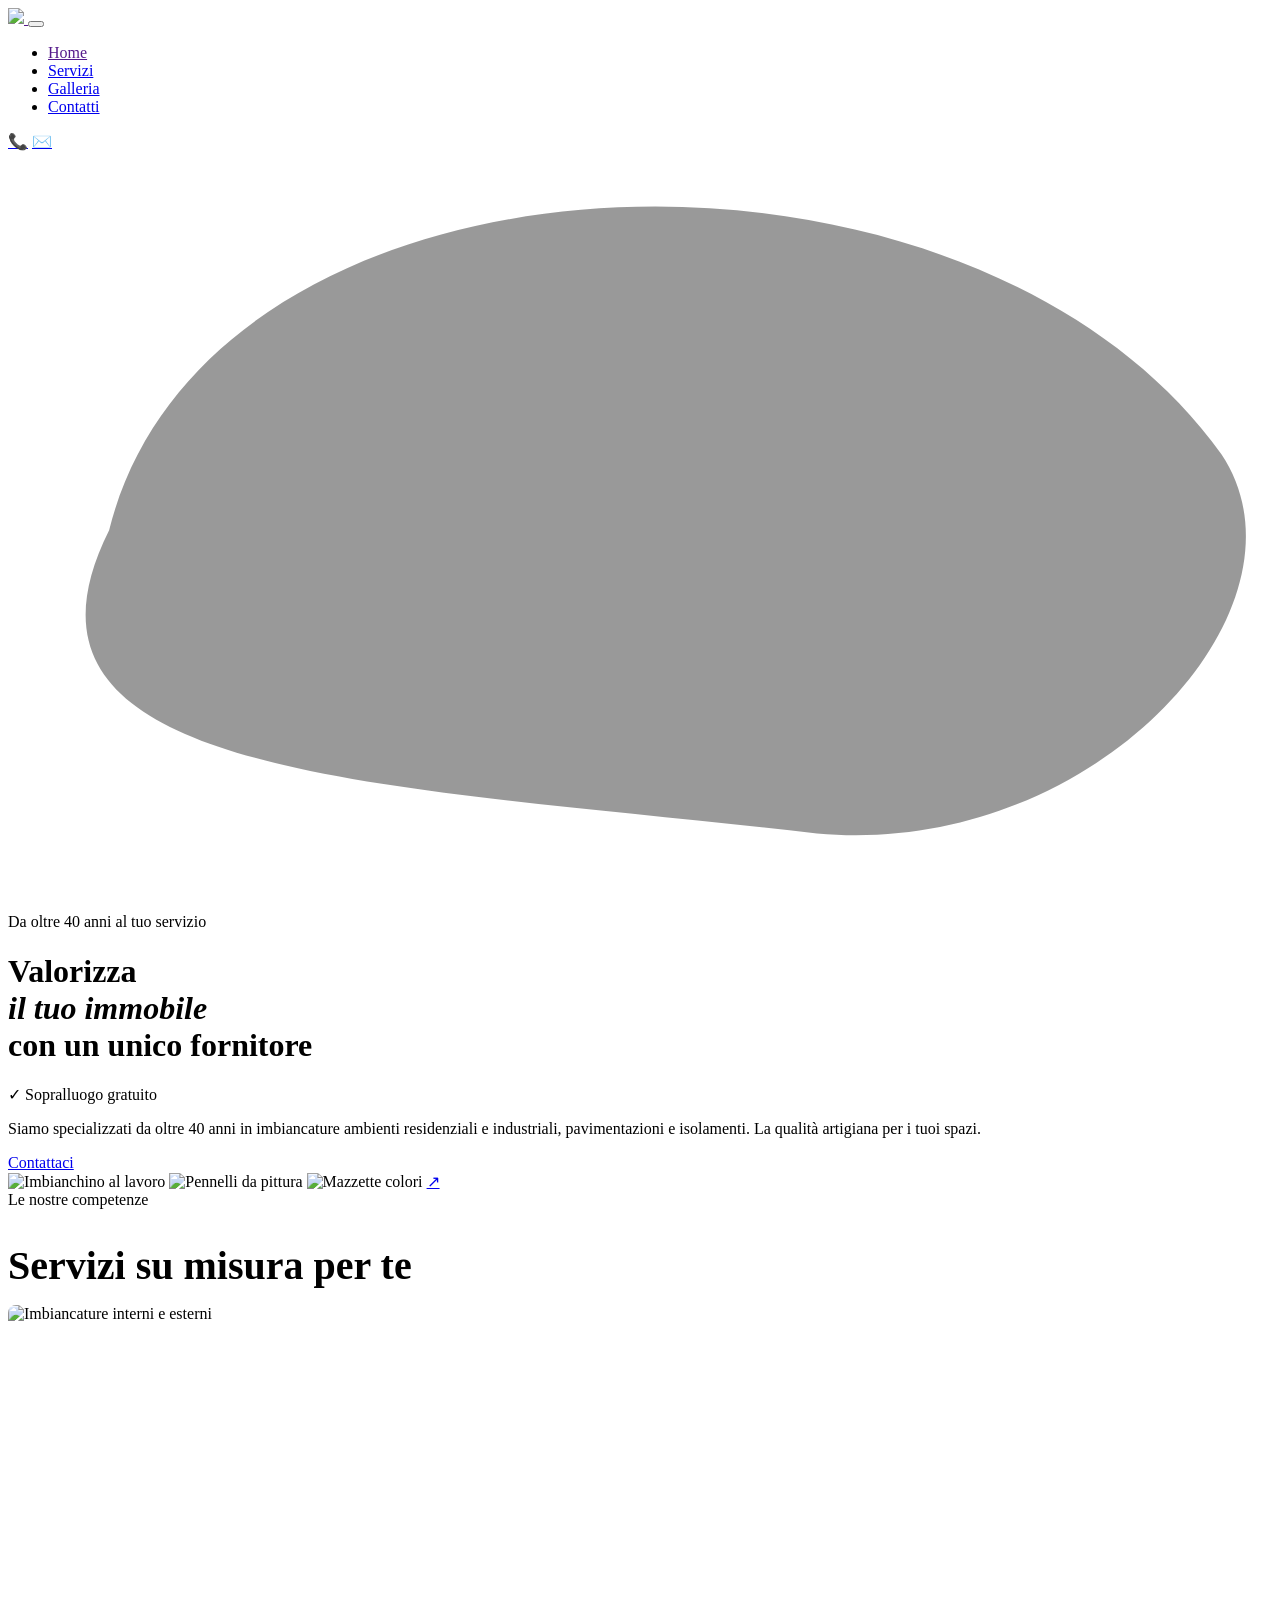
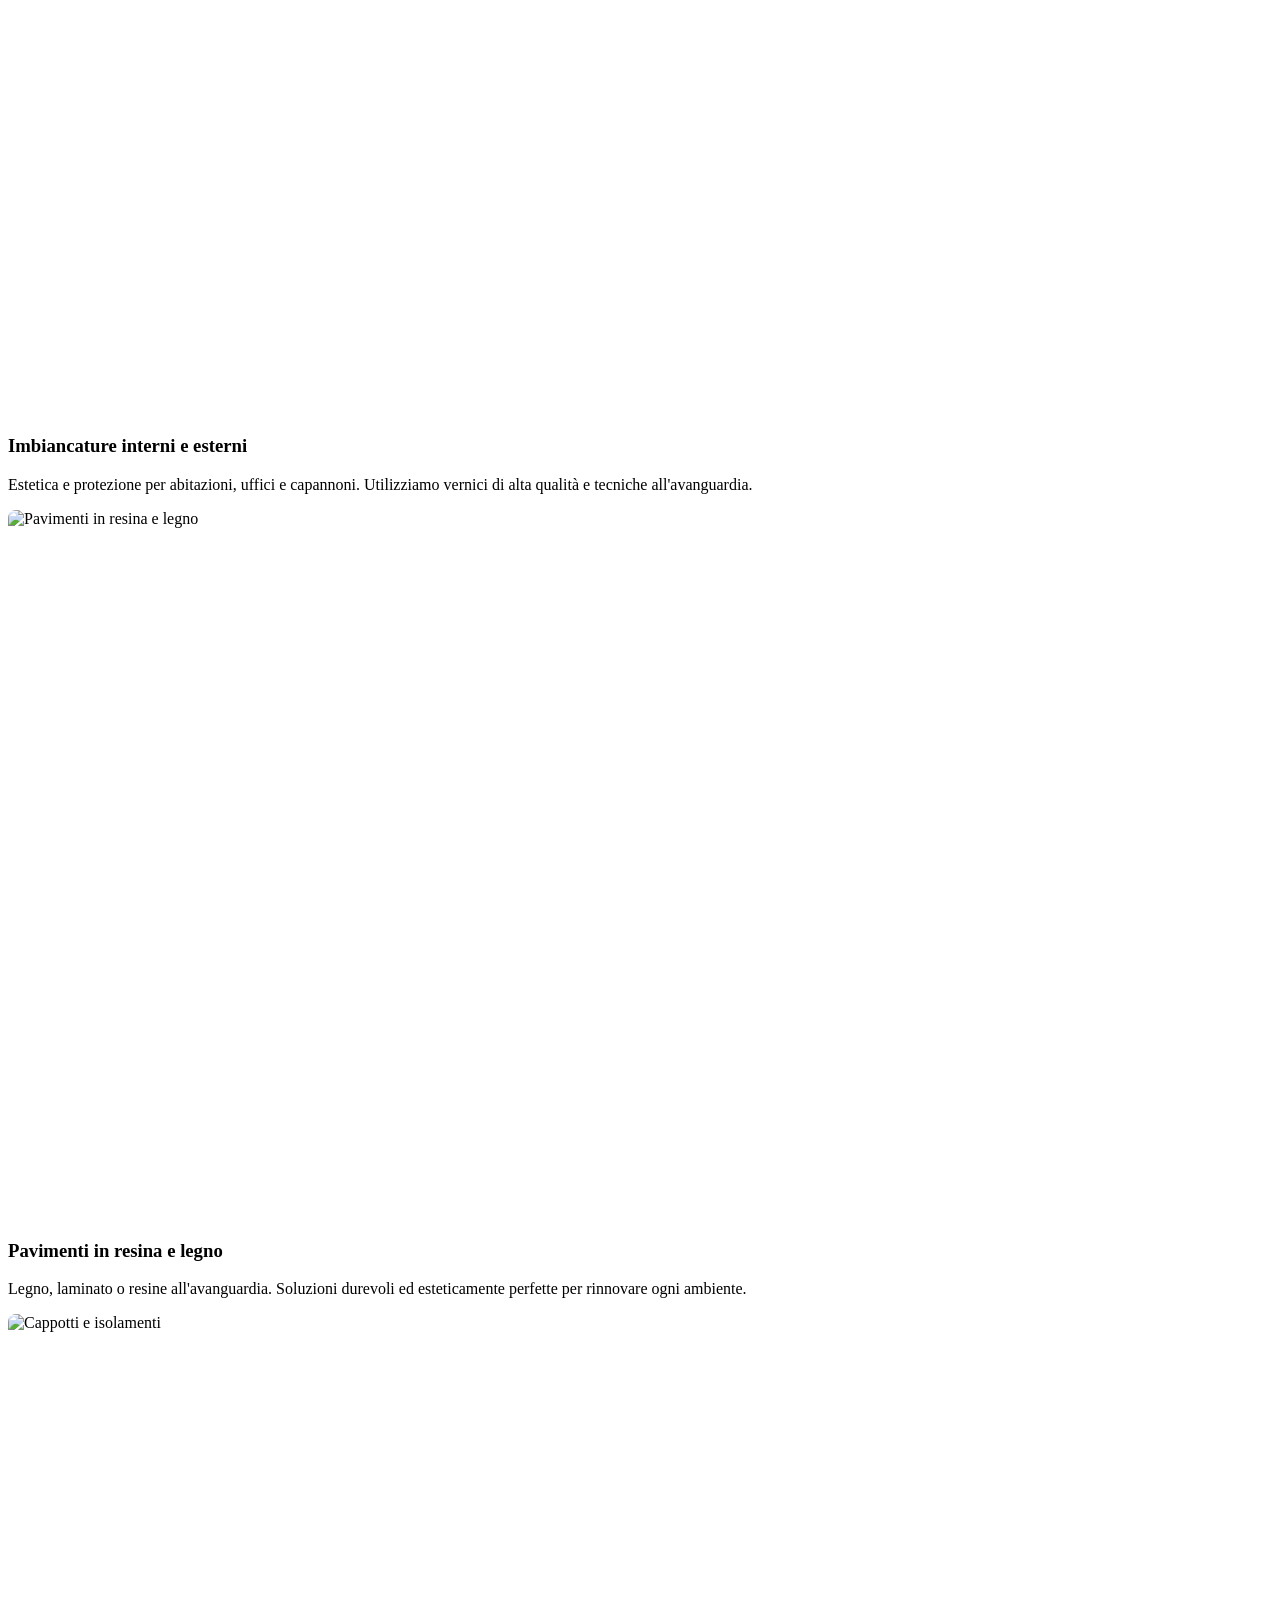
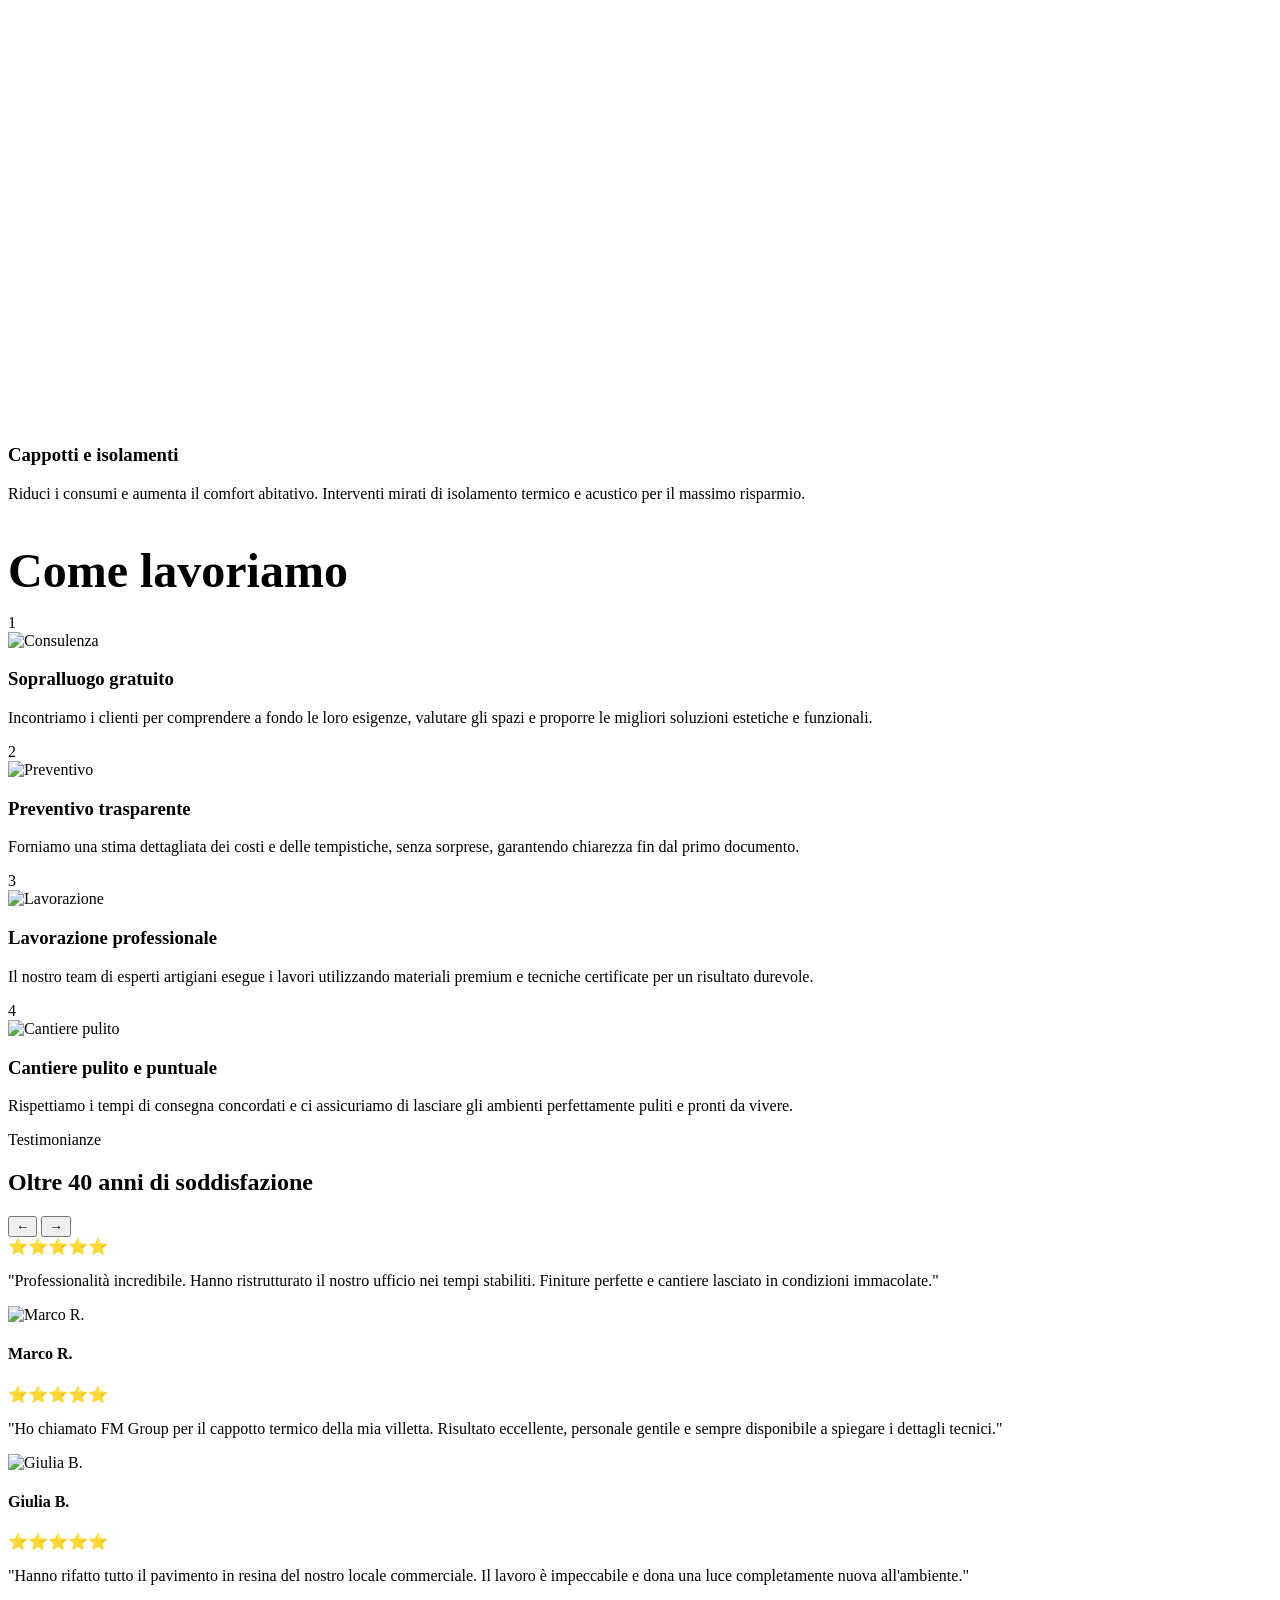
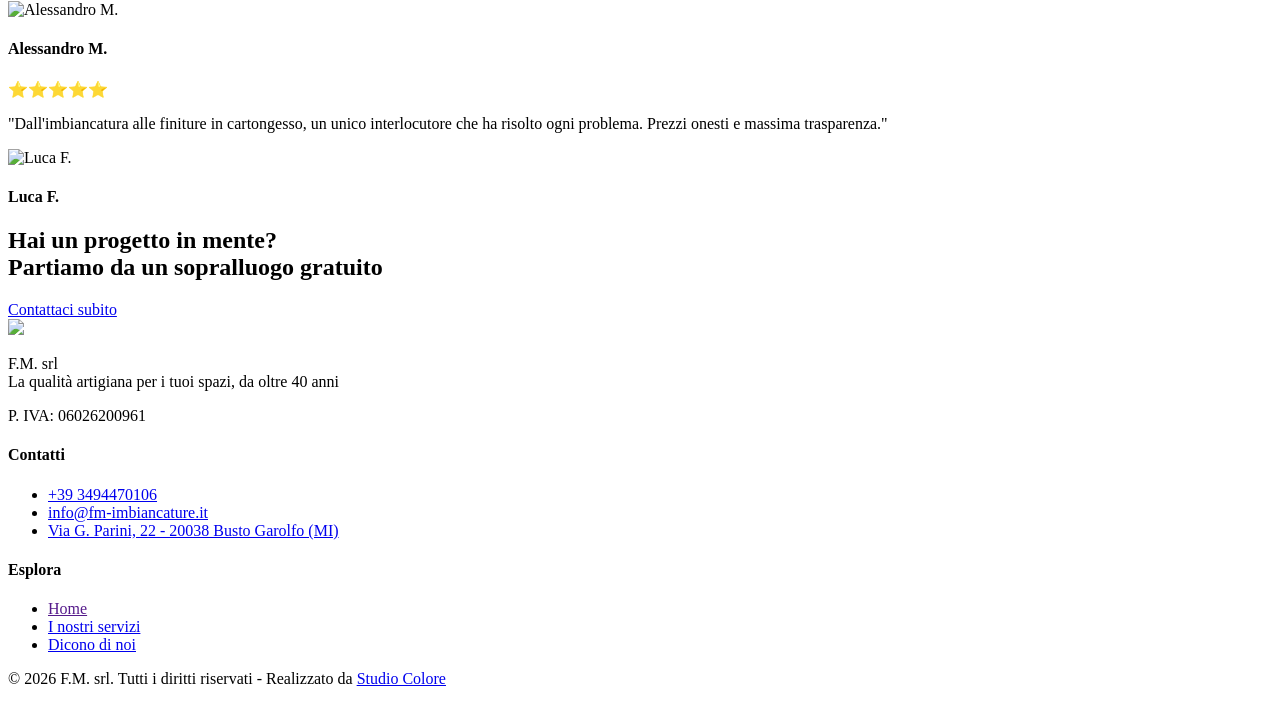
==== commit b9c68d00: "Cambiamenti finali" ====
--- a/index.html
+++ b/index.html
@@ -9,24 +9,14 @@
 
     <title>FM GROUP</title>
     <!-- Favicon standard (browser tab + bookmark) -->
-    <link
-      rel="icon"
-      type="image/png"
-      href="../public/favicon.png"
-      sizes="32x32"
-    />
-    <link
-      rel="icon"
-      type="image/png"
-      href="../public/favicon.png"
-      sizes="16x16"
-    />
+    <link rel="icon" type="image/png" href="public/favicon.png" sizes="32x32" />
+    <link rel="icon" type="image/png" href="public/favicon.png" sizes="16x16" />
 
     <!-- Fallback legacy -->
-    <link rel="shortcut icon" href="../public/favicon.png" />
+    <link rel="shortcut icon" href="public/favicon.png" />
 
     <!-- Apple iOS (icona quando aggiunto alla Home) -->
-    <link rel="apple-touch-icon" href="../public/favicon.png" />
+    <link rel="apple-touch-icon" href="public/favicon.png" />
 
     <!-- Apple meta -->
     <meta name="apple-mobile-web-app-capable" content="yes" />
@@ -38,19 +28,19 @@
       rel="icon"
       type="image/png"
       sizes="192x192"
-      href="../public/favicon.png"
+      href="public/favicon.png"
     />
     <link
       rel="icon"
       type="image/png"
       sizes="512x512"
-      href="../public/favicon.png"
+      href="public/favicon.png"
     />
 
     <!-- Theme color (barra browser mobile) -->
     <meta name="theme-color" content="#ffffff" />
 
-    <link rel="og" href="../public/favicon.png" />
+    <link rel="og" href="public/favicon.png" />
 
     <link rel="preconnect" href="https://fonts.googleapis.com" />
     <link rel="preconnect" href="https://fonts.gstatic.com" crossorigin />
@@ -81,7 +71,7 @@
             <li><a href="contatti/">Contatti</a></li>
           </ul>
           <div class="nav-contact">
-            <a href="tel:+393357101210" class="icon-link" aria-label="Chiama"
+            <a href="tel:+393494470106" class="icon-link" aria-label="Chiama"
               >📞</a
             >
             <a
@@ -110,7 +100,7 @@
             />
           </svg>
 
-          <span class="label">Da oltre 20 anni al tuo servizio</span>
+          <span class="label">Da oltre 40 anni al tuo servizio</span>
           <h1>
             Valorizza<br /><i>il tuo immobile</i><br />con un unico fornitore
           </h1>
@@ -120,7 +110,7 @@
           </div>
 
           <p class="hero-sub">
-            Siamo specializzati da oltre 20 anni in imbiancature ambienti
+            Siamo specializzati da oltre 40 anni in imbiancature ambienti
             residenziali e industriali, pavimentazioni e isolamenti. La qualità
             artigiana per i tuoi spazi.
           </p>
@@ -311,7 +301,7 @@
             <span class="label" style="color: var(--yellow)"
               >Testimonianze</span
             >
-            <h2>Oltre 20 anni di soddisfazione</h2>
+            <h2>Oltre 40 anni di soddisfazione</h2>
           </div>
           <div class="carousel-nav">
             <button class="carousel-btn" id="prev-btn">←</button>
@@ -415,7 +405,7 @@
               <img src="public/logo.svg" style="height: 64px" />
             </a>
             <p>
-              F.M. srl<br />La qualità artigiana per i tuoi spazi, da oltre 20
+              F.M. srl<br />La qualità artigiana per i tuoi spazi, da oltre 40
               anni
             </p>
             <p style="margin-top: 1rem">P. IVA: 06026200961</p>
@@ -423,7 +413,7 @@
           <div class="footer-links">
             <h4>Contatti</h4>
             <ul>
-              <li><a href="tel:+393357101210">+39 335 7101210</a></li>
+              <li><a href="tel:+393494470106">+39 3494470106</a></li>
               <li>
                 <a href="mailto:info@fm-imbiancature.it"
                   >info@fm-imbiancature.it</a
@@ -431,10 +421,10 @@
               </li>
               <li>
                 <a
-                  href="https://maps.app.goo.gl/eSkdiNSnSLmnvJY69"
+                  href="https://maps.app.goo.gl/ca1PZ5VyEg2tWN5s7"
                   target="_blank"
                 >
-                  Corso Italia, 23 - 28069 Trecate (NO)
+                  Via G. Parini, 22 - 20038 Busto Garolfo (MI)
                 </a>
               </li>
             </ul>
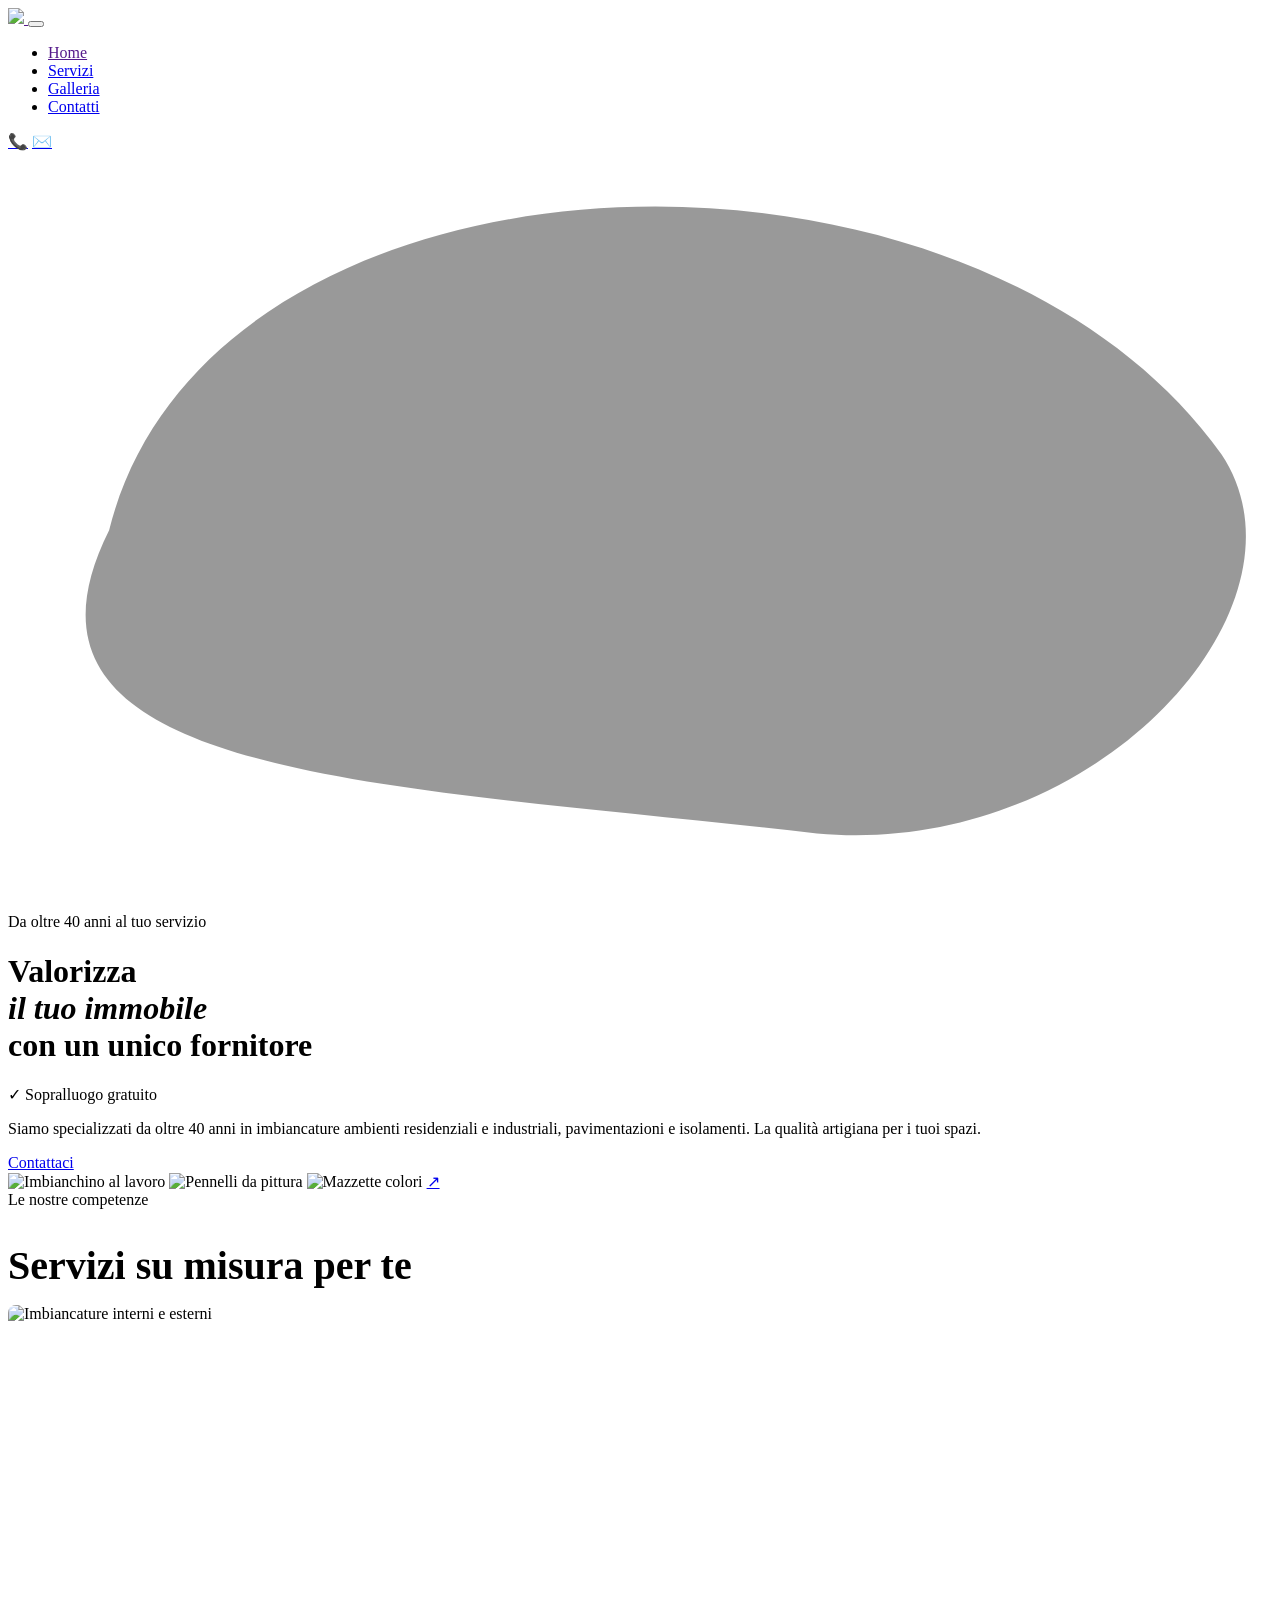
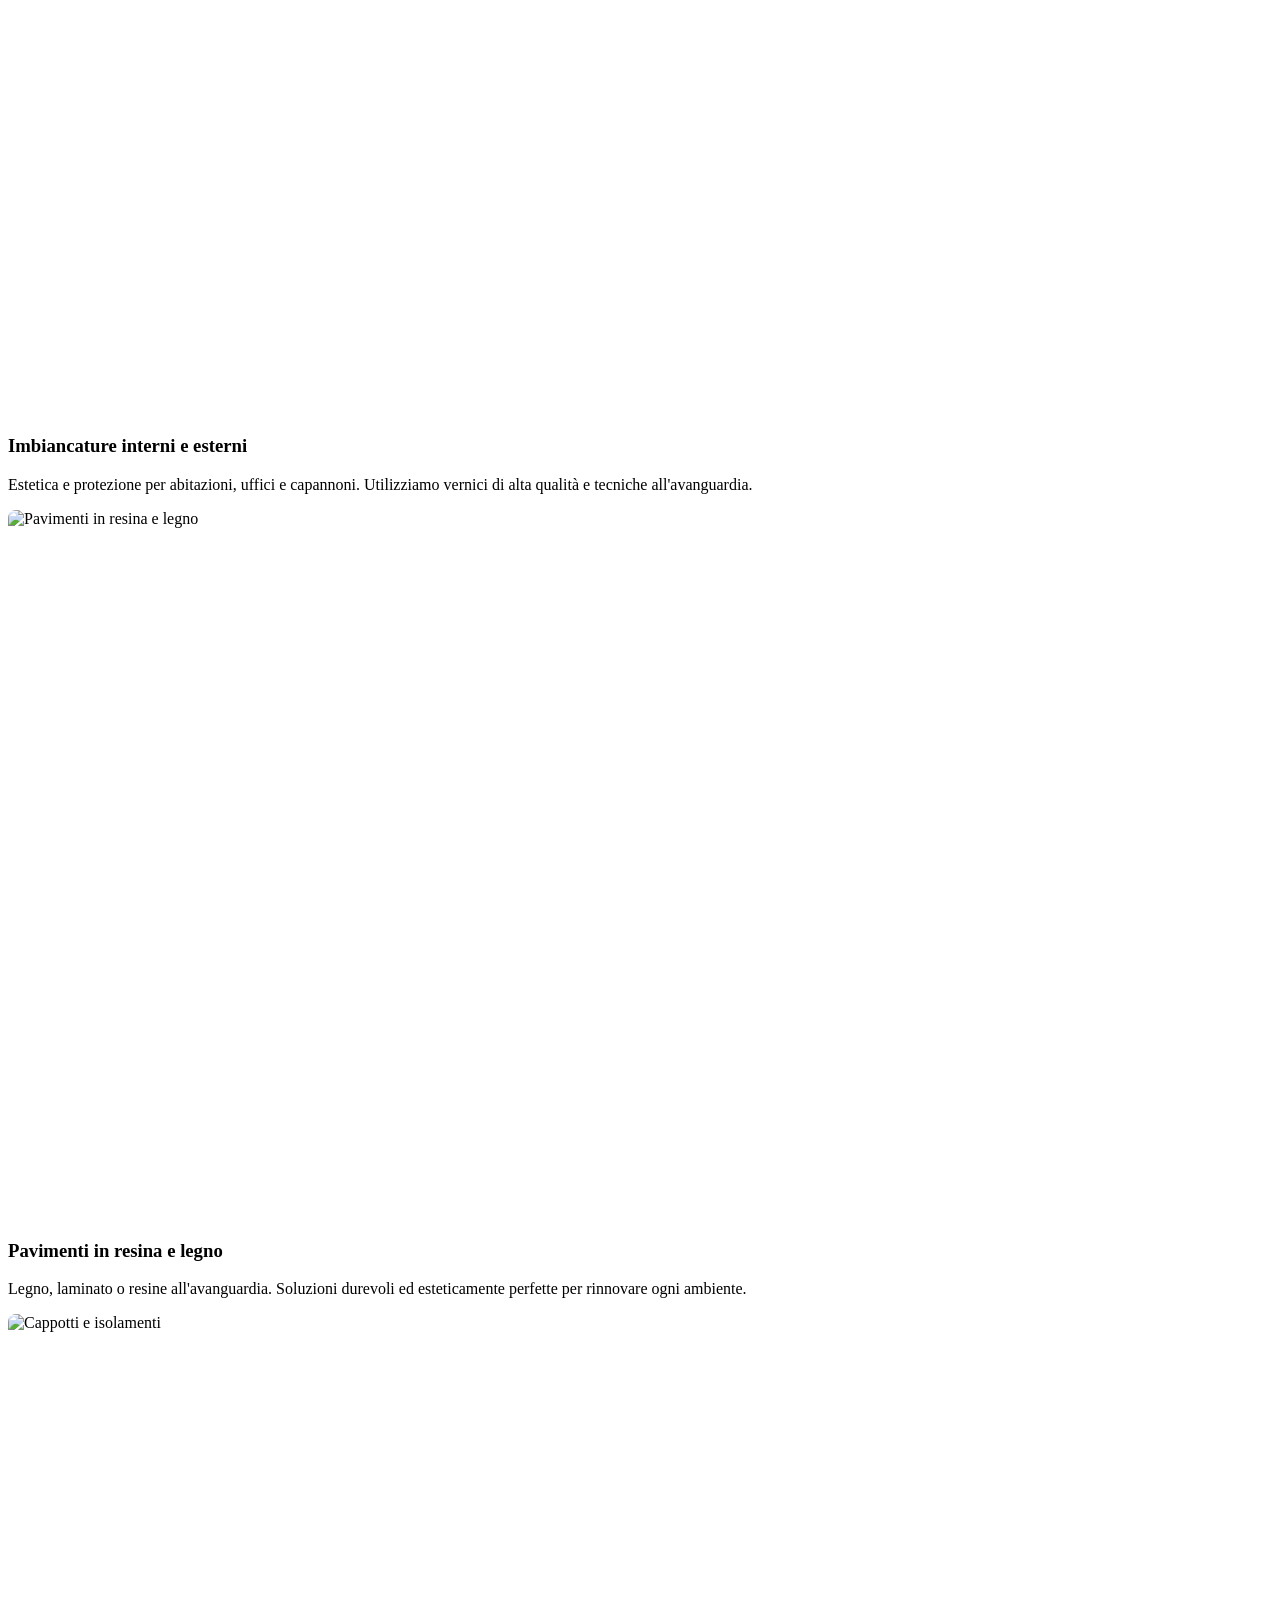
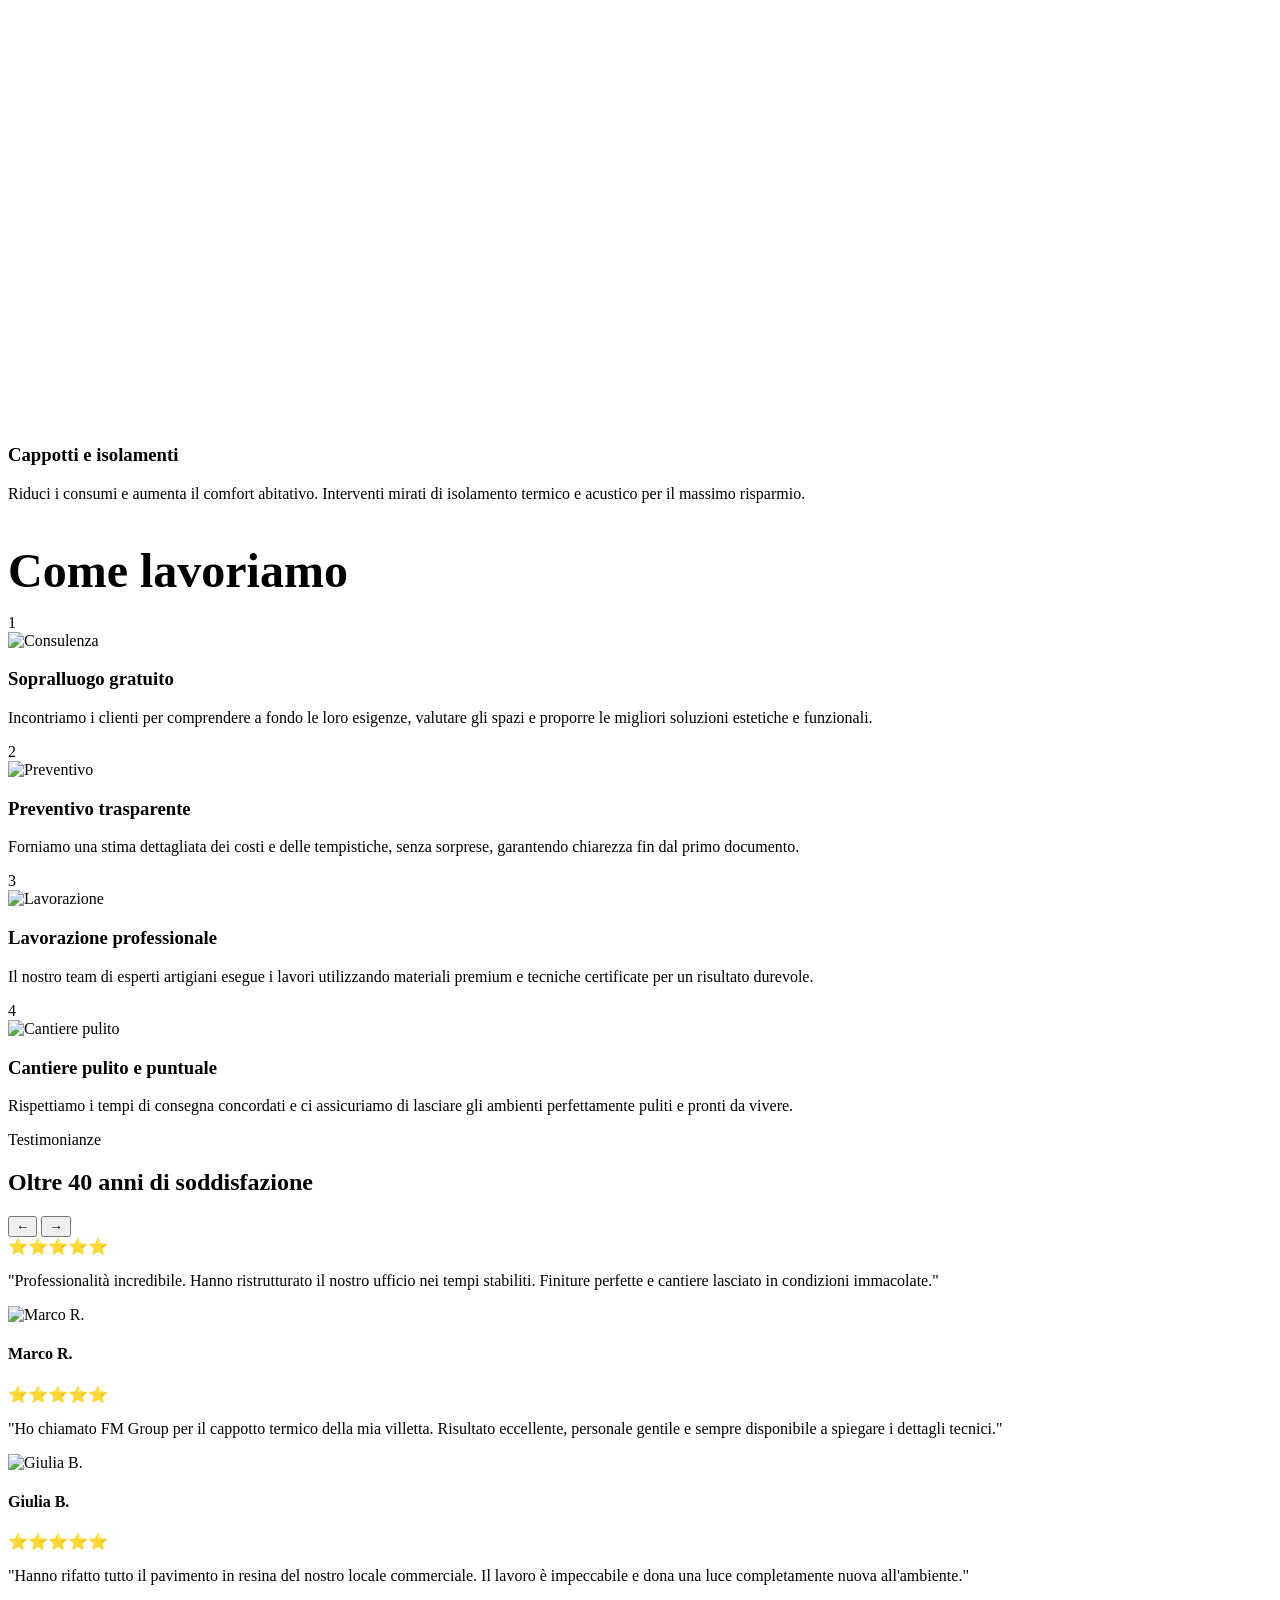
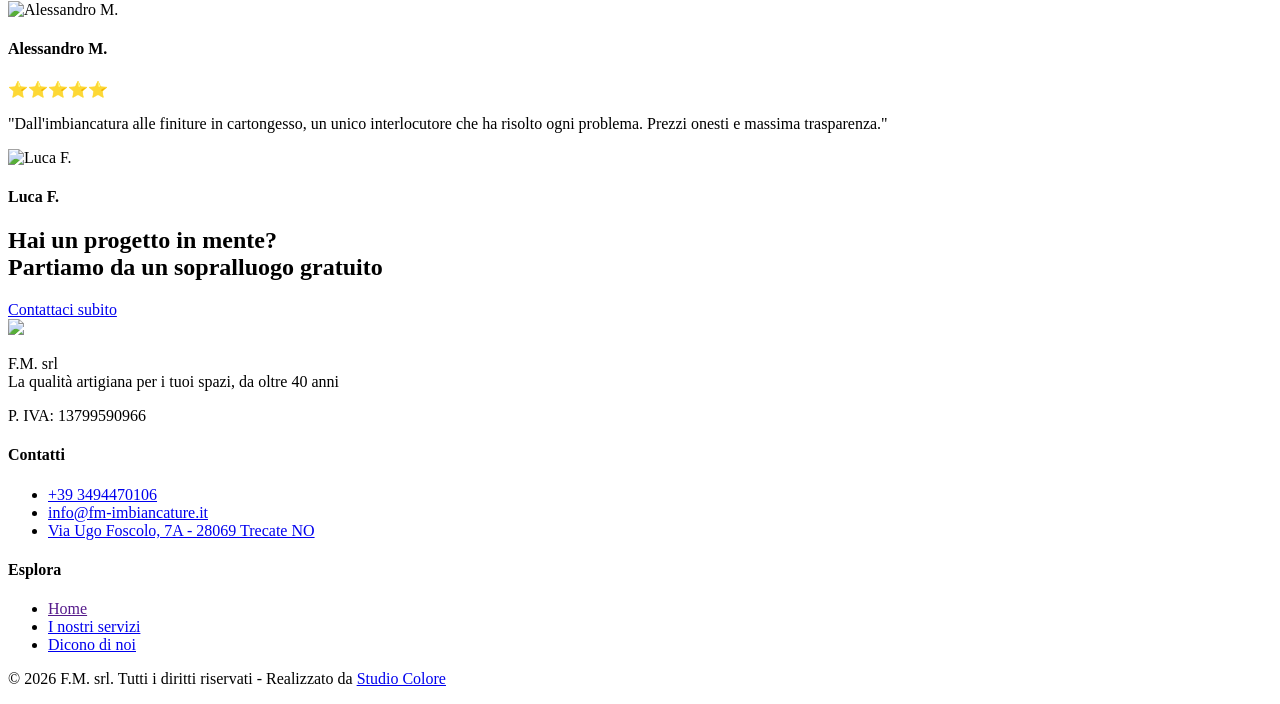
==== commit e34b490b: "Cambiato indirizzi" ====
--- a/index.html
+++ b/index.html
@@ -408,7 +408,7 @@
               F.M. srl<br />La qualità artigiana per i tuoi spazi, da oltre 40
               anni
             </p>
-            <p style="margin-top: 1rem">P. IVA: 06026200961</p>
+            <p style="margin-top: 1rem">P. IVA: 13799590966</p>
           </div>
           <div class="footer-links">
             <h4>Contatti</h4>
@@ -421,10 +421,10 @@
               </li>
               <li>
                 <a
-                  href="https://maps.app.goo.gl/ca1PZ5VyEg2tWN5s7"
+                  href="https://maps.app.goo.gl/CNxugdj95UUibFBq8"
                   target="_blank"
                 >
-                  Via G. Parini, 22 - 20038 Busto Garolfo (MI)
+                  Via Ugo Foscolo, 7A - 28069 Trecate NO
                 </a>
               </li>
             </ul>
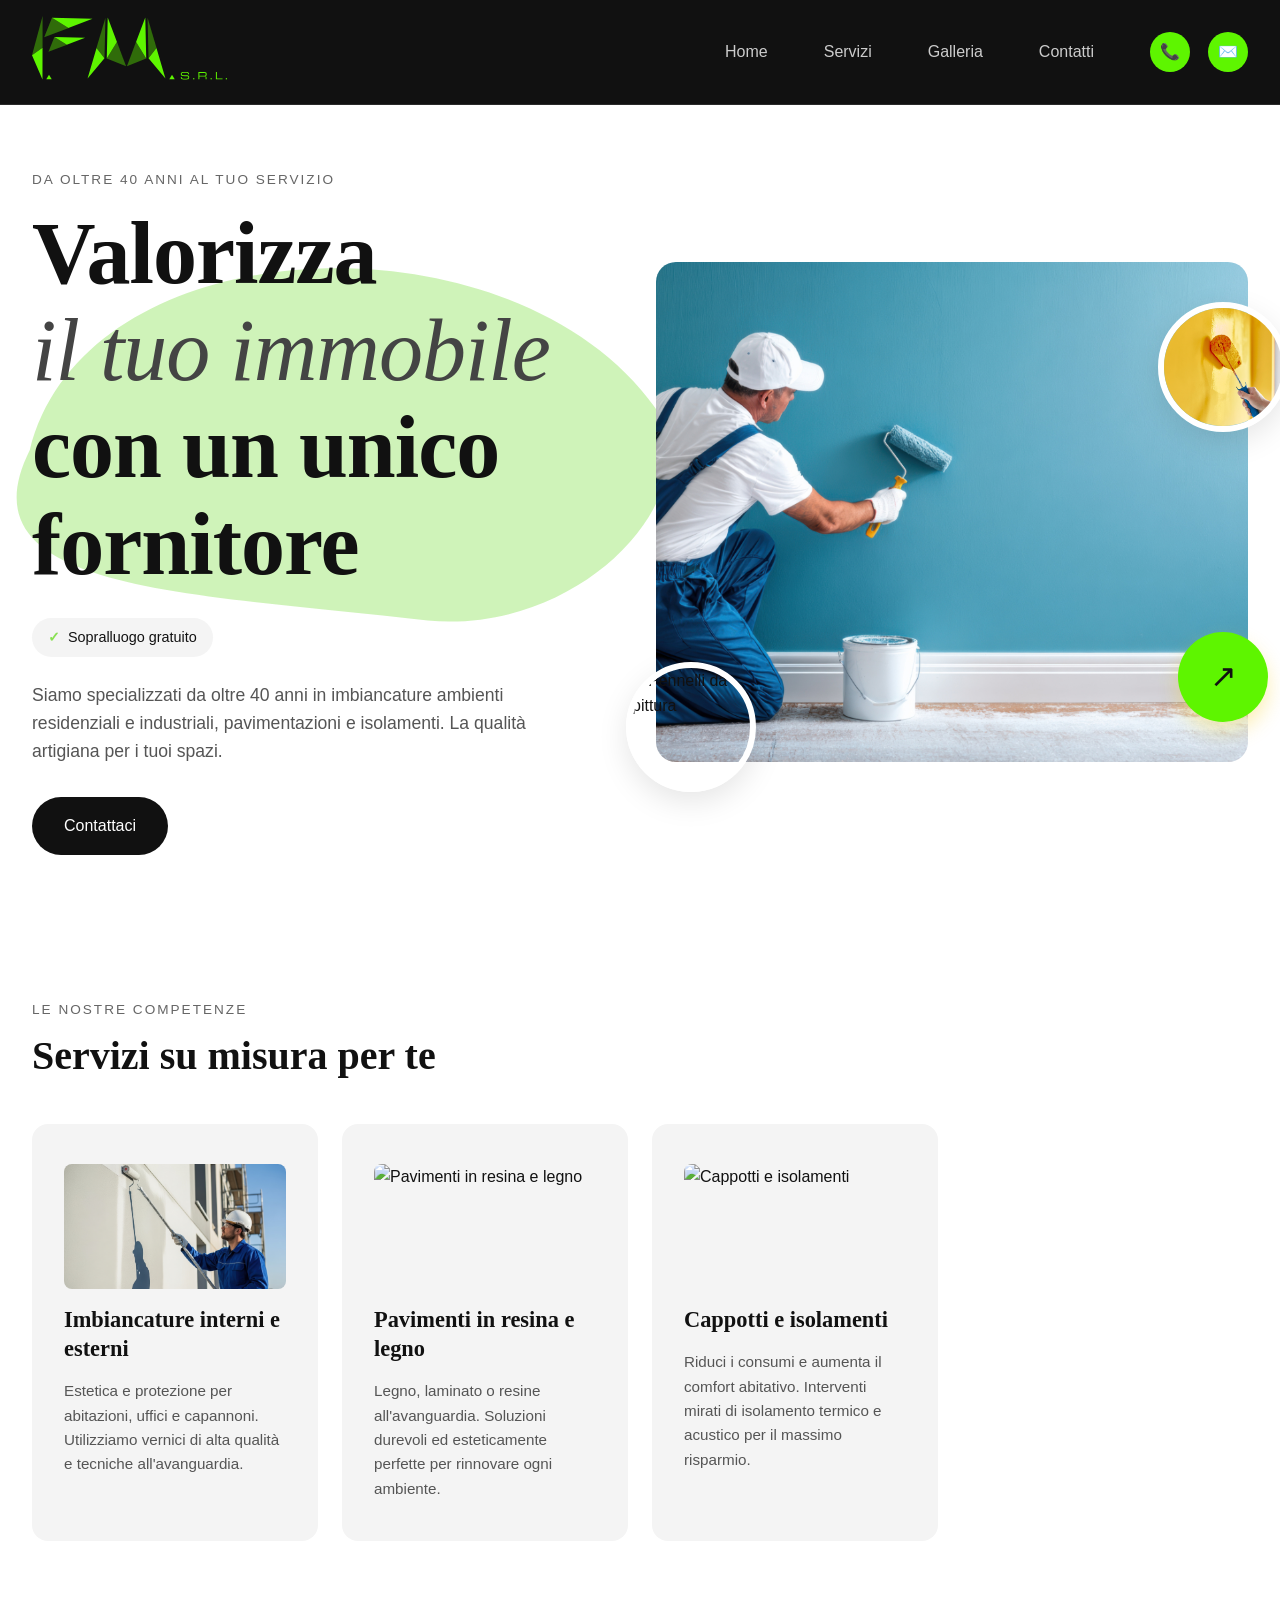
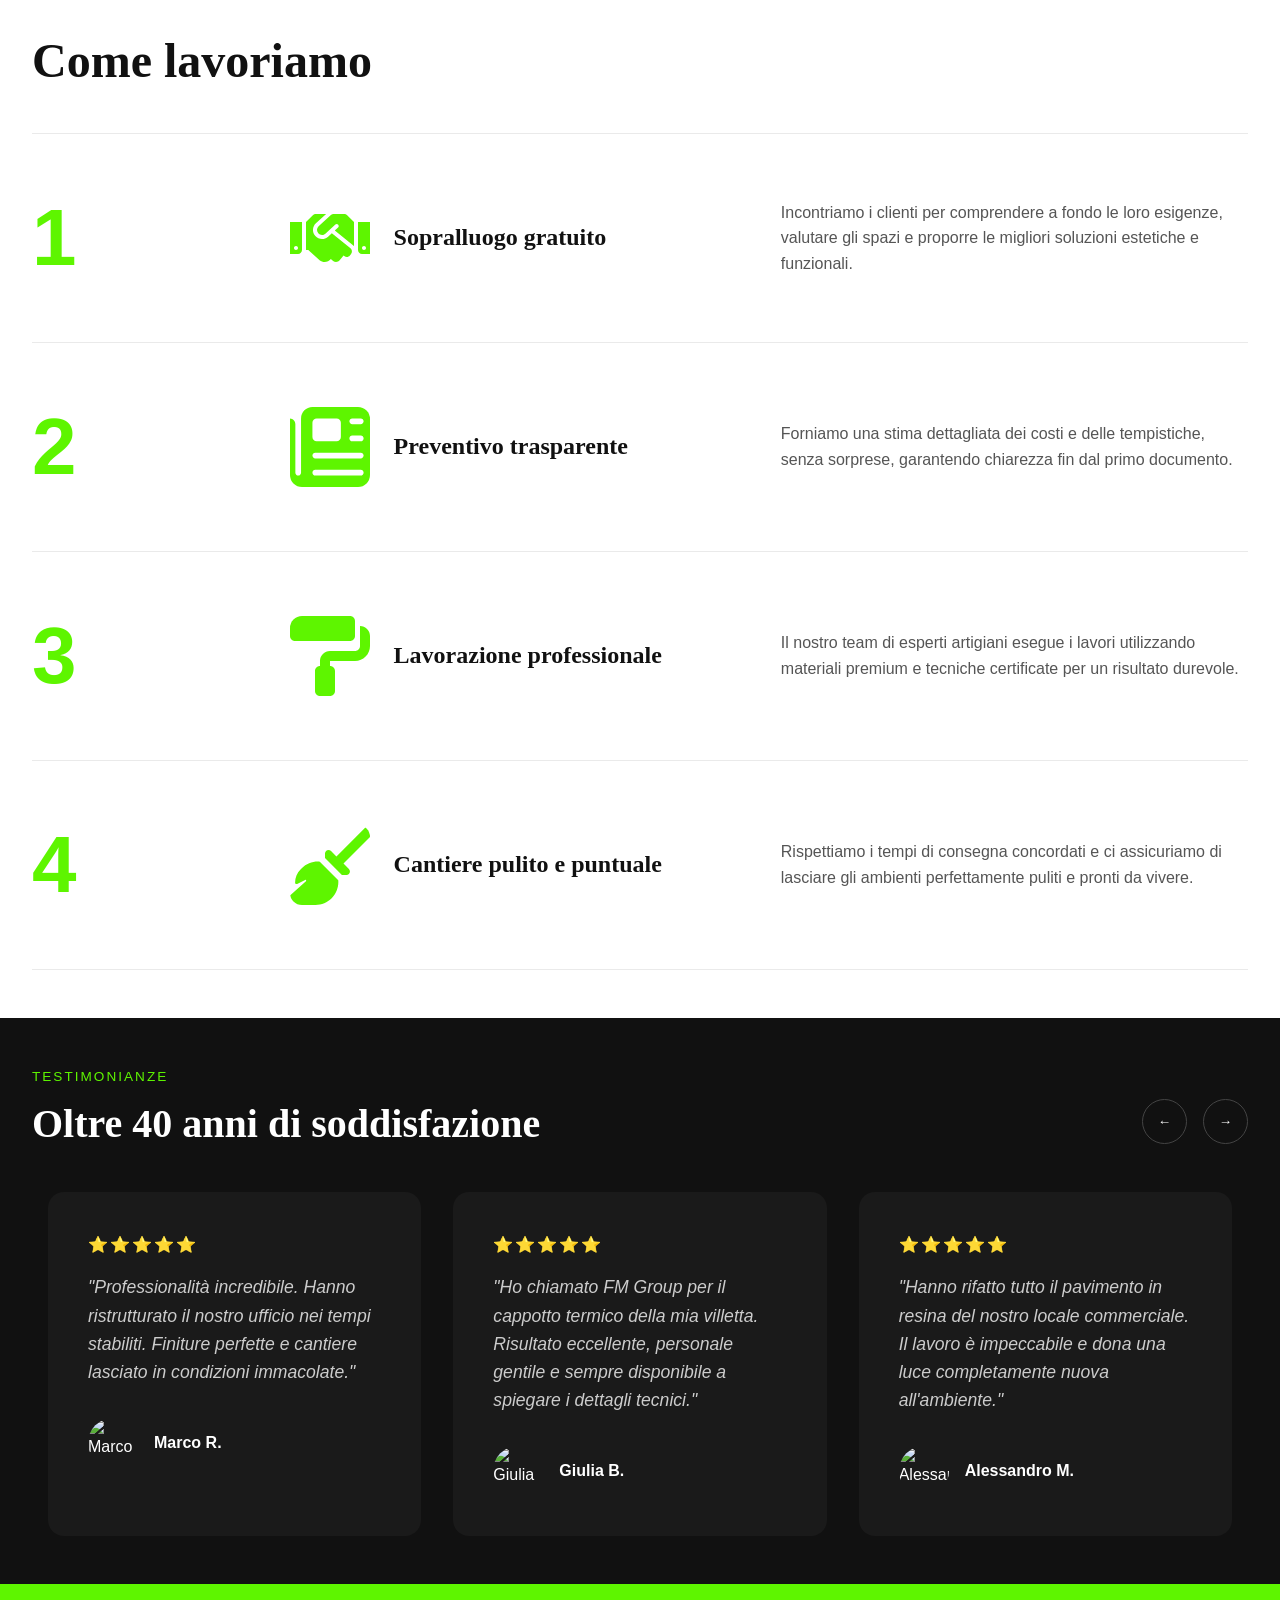
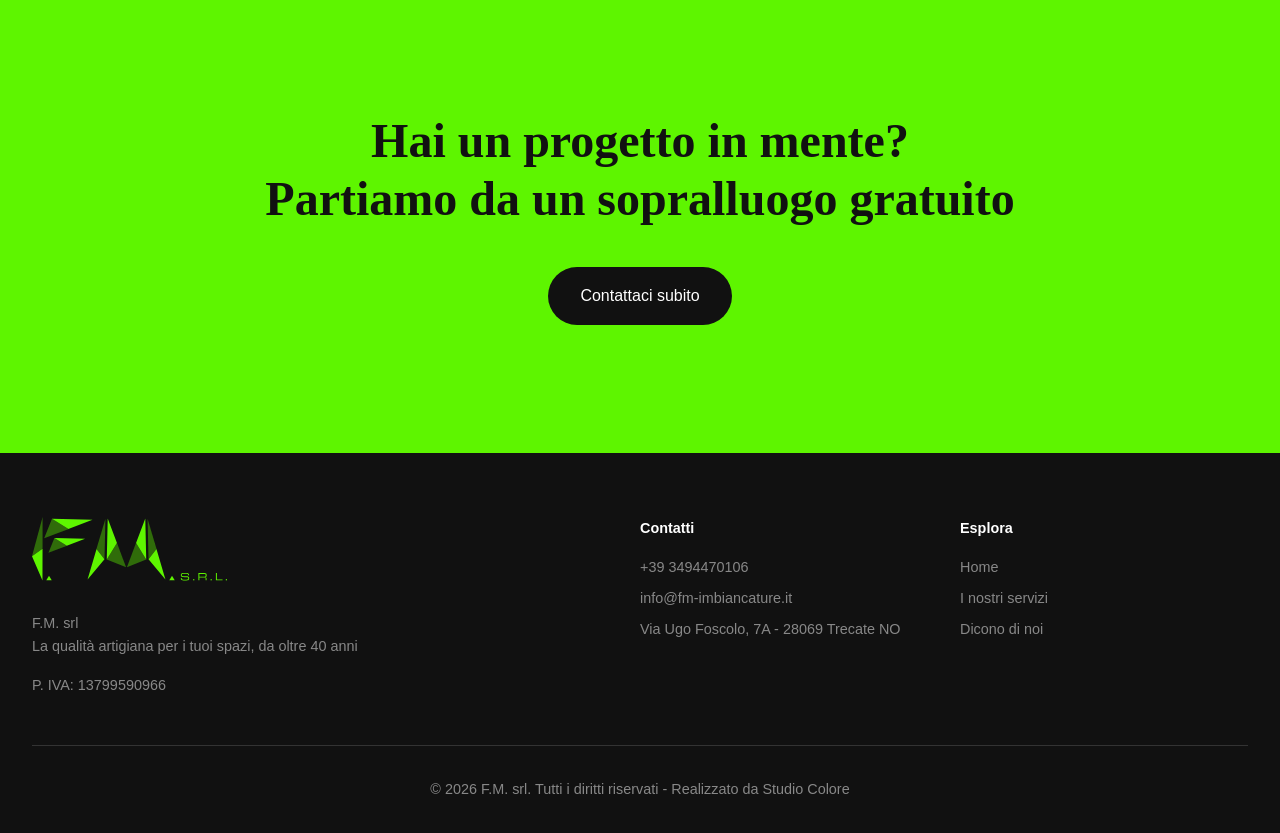
==== commit 3e3dcfe3: "Remove base href from index.html Removed the base href tag from the HTML file." ====
--- a/index.html
+++ b/index.html
@@ -4,8 +4,6 @@
     <meta charset="UTF-8" />
     <meta name="viewport" content="width=device-width, initial-scale=1.0" />
     <title>F.M. - Ristrutturazioni e Imbiancature</title>
-
-    <base href="/fm-imbiancature/" />
 
     <title>FM GROUP</title>
     <!-- Favicon standard (browser tab + bookmark) -->
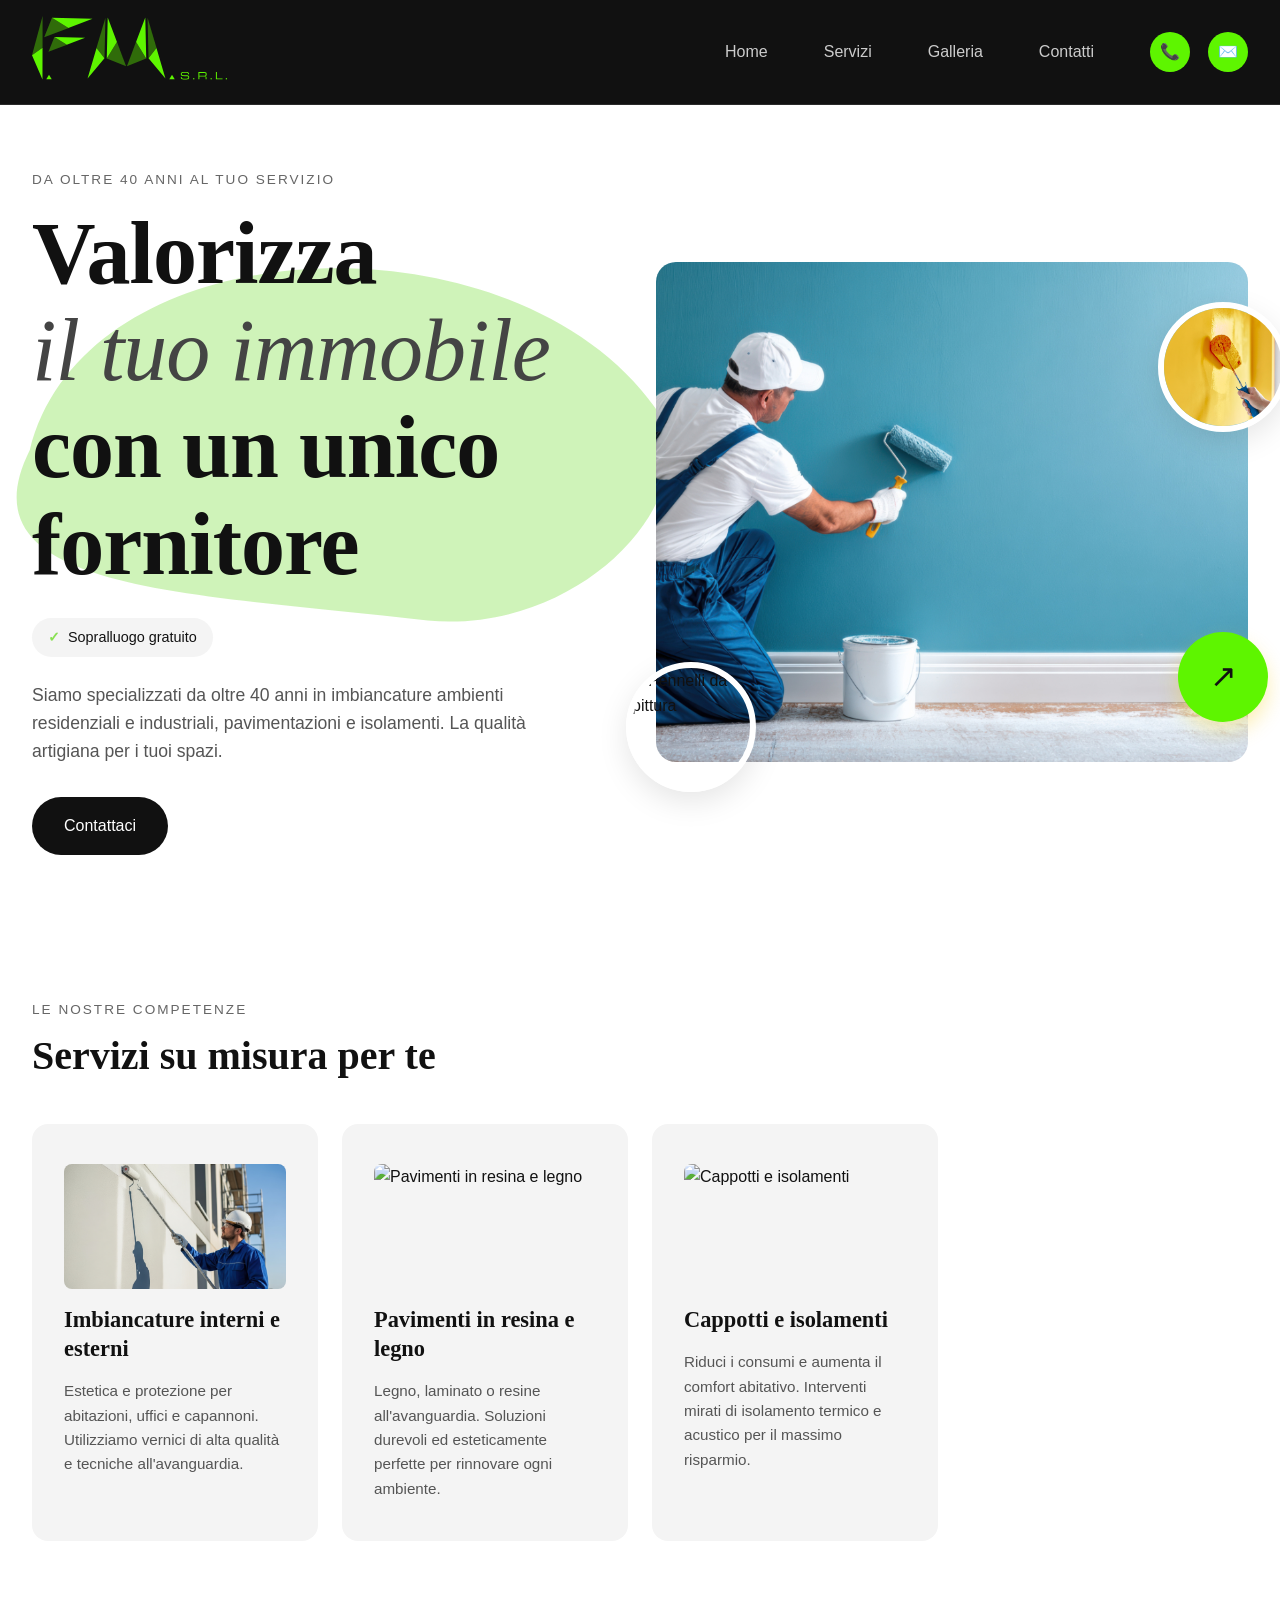
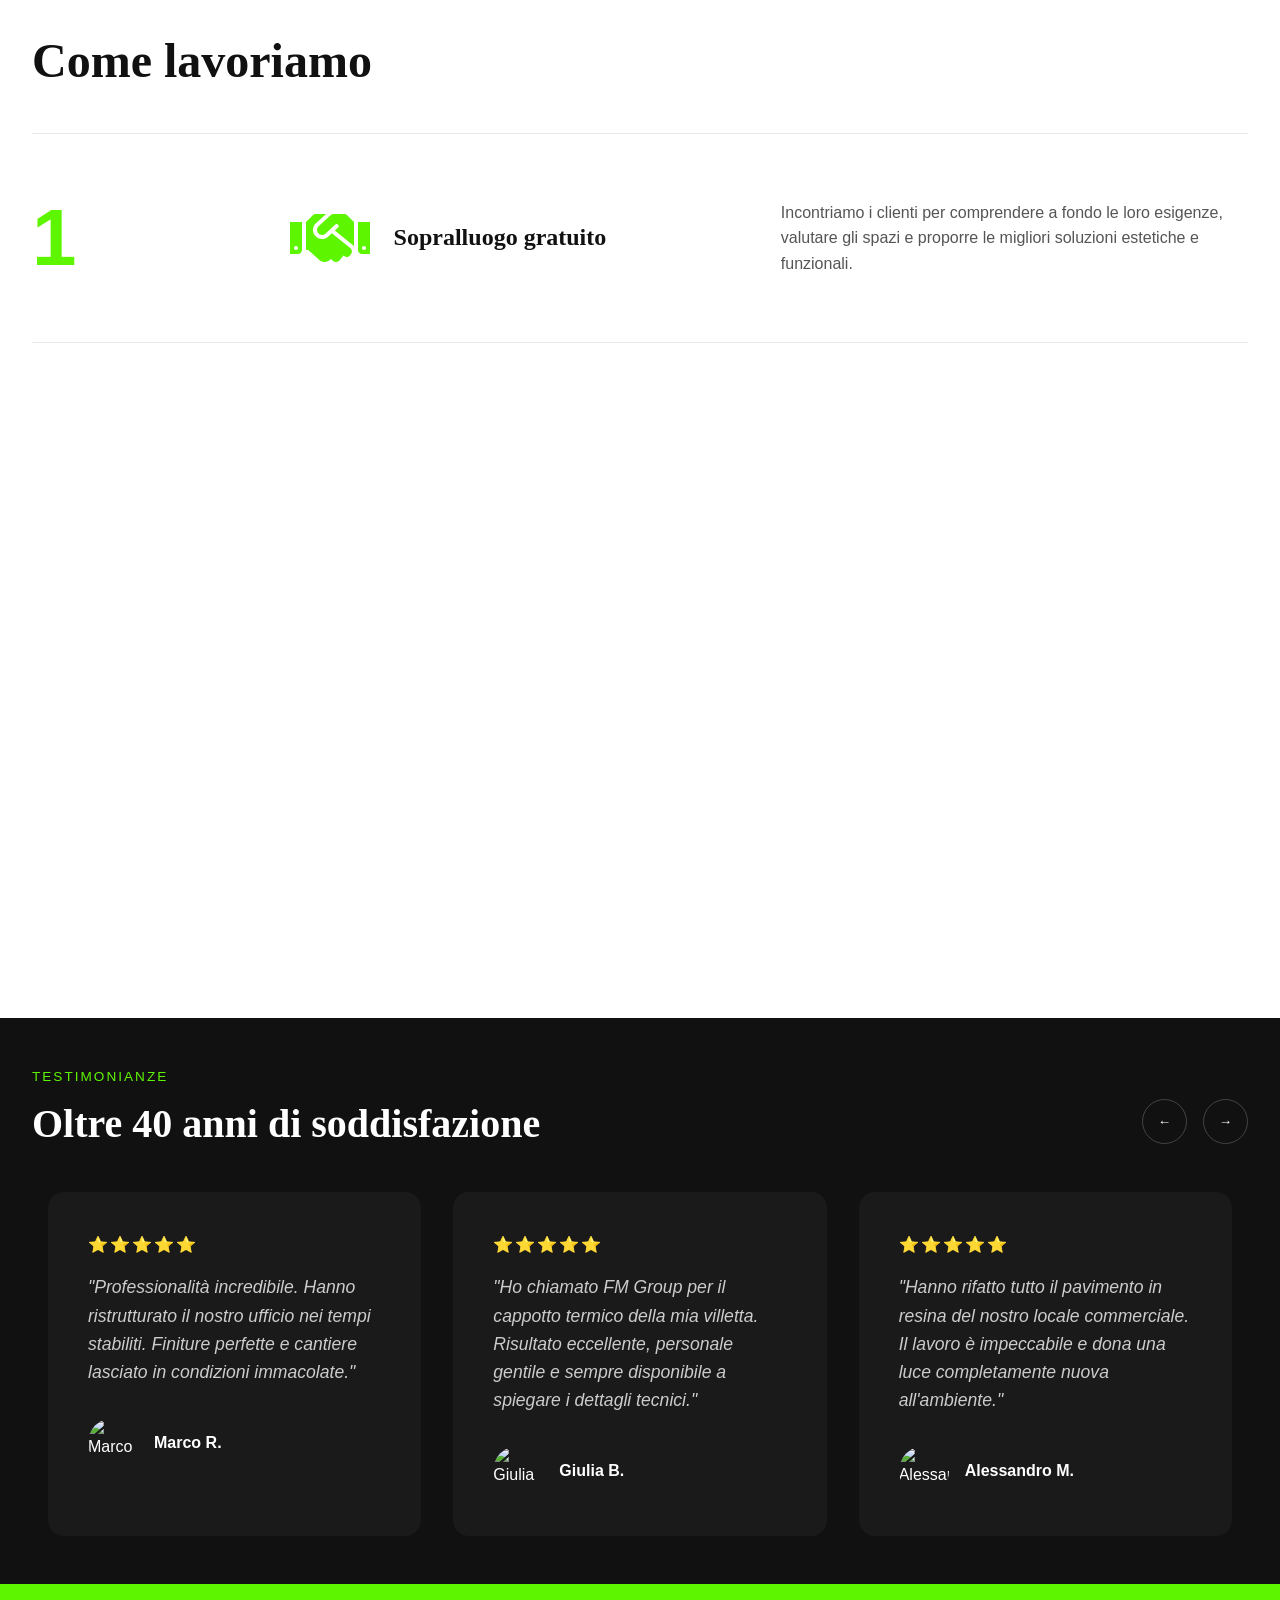
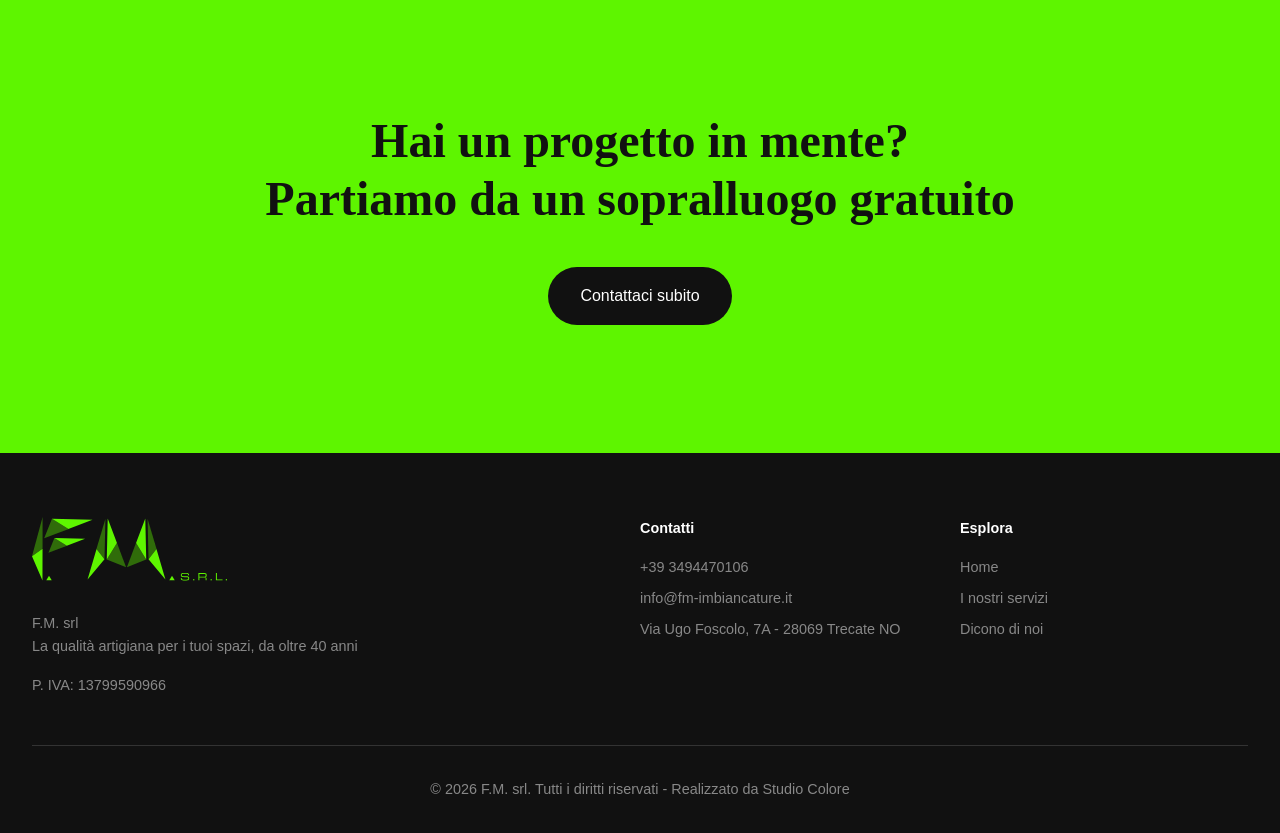
==== commit a093fd21: "Remove duplicate title tag from index.html Removed duplicate title tag for consistency." ====
--- a/index.html
+++ b/index.html
@@ -4,8 +4,6 @@
     <meta charset="UTF-8" />
     <meta name="viewport" content="width=device-width, initial-scale=1.0" />
     <title>F.M. - Ristrutturazioni e Imbiancature</title>
-
-    <title>FM GROUP</title>
     <!-- Favicon standard (browser tab + bookmark) -->
     <link rel="icon" type="image/png" href="public/favicon.png" sizes="32x32" />
     <link rel="icon" type="image/png" href="public/favicon.png" sizes="16x16" />
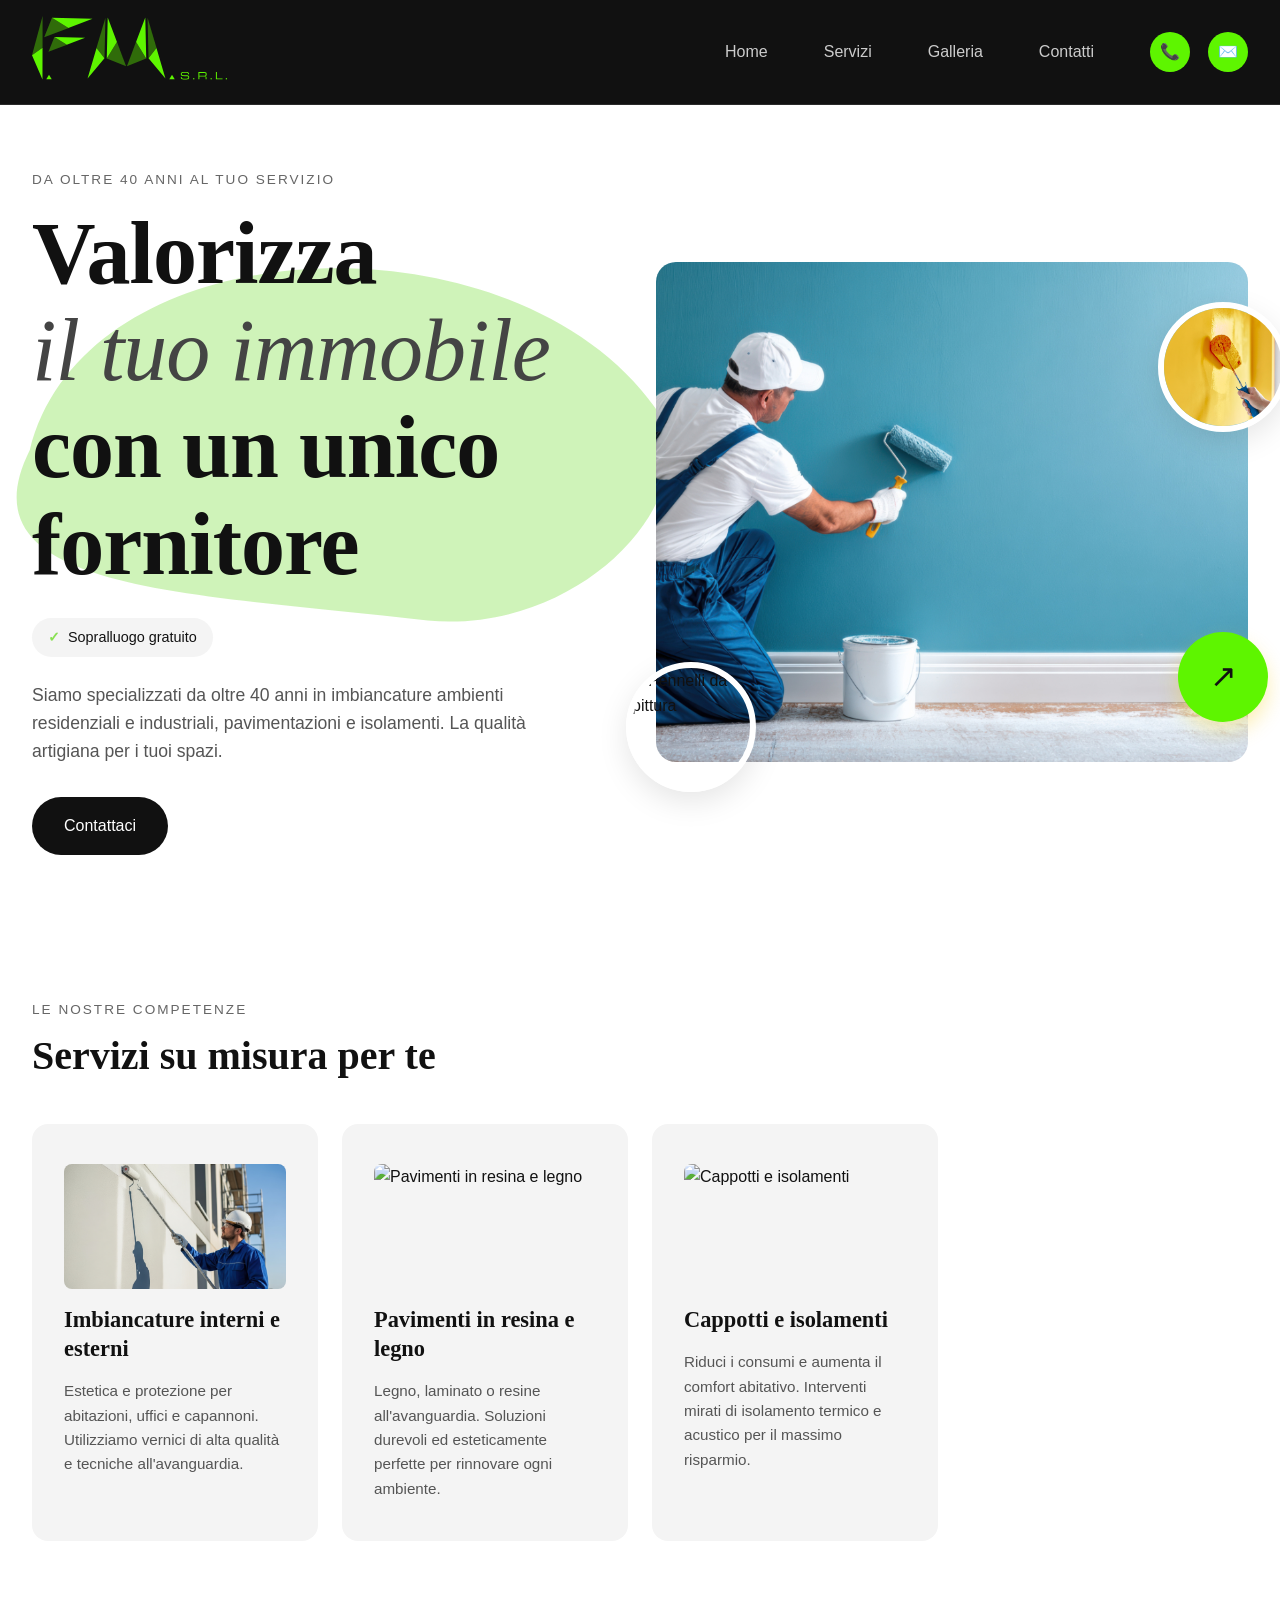
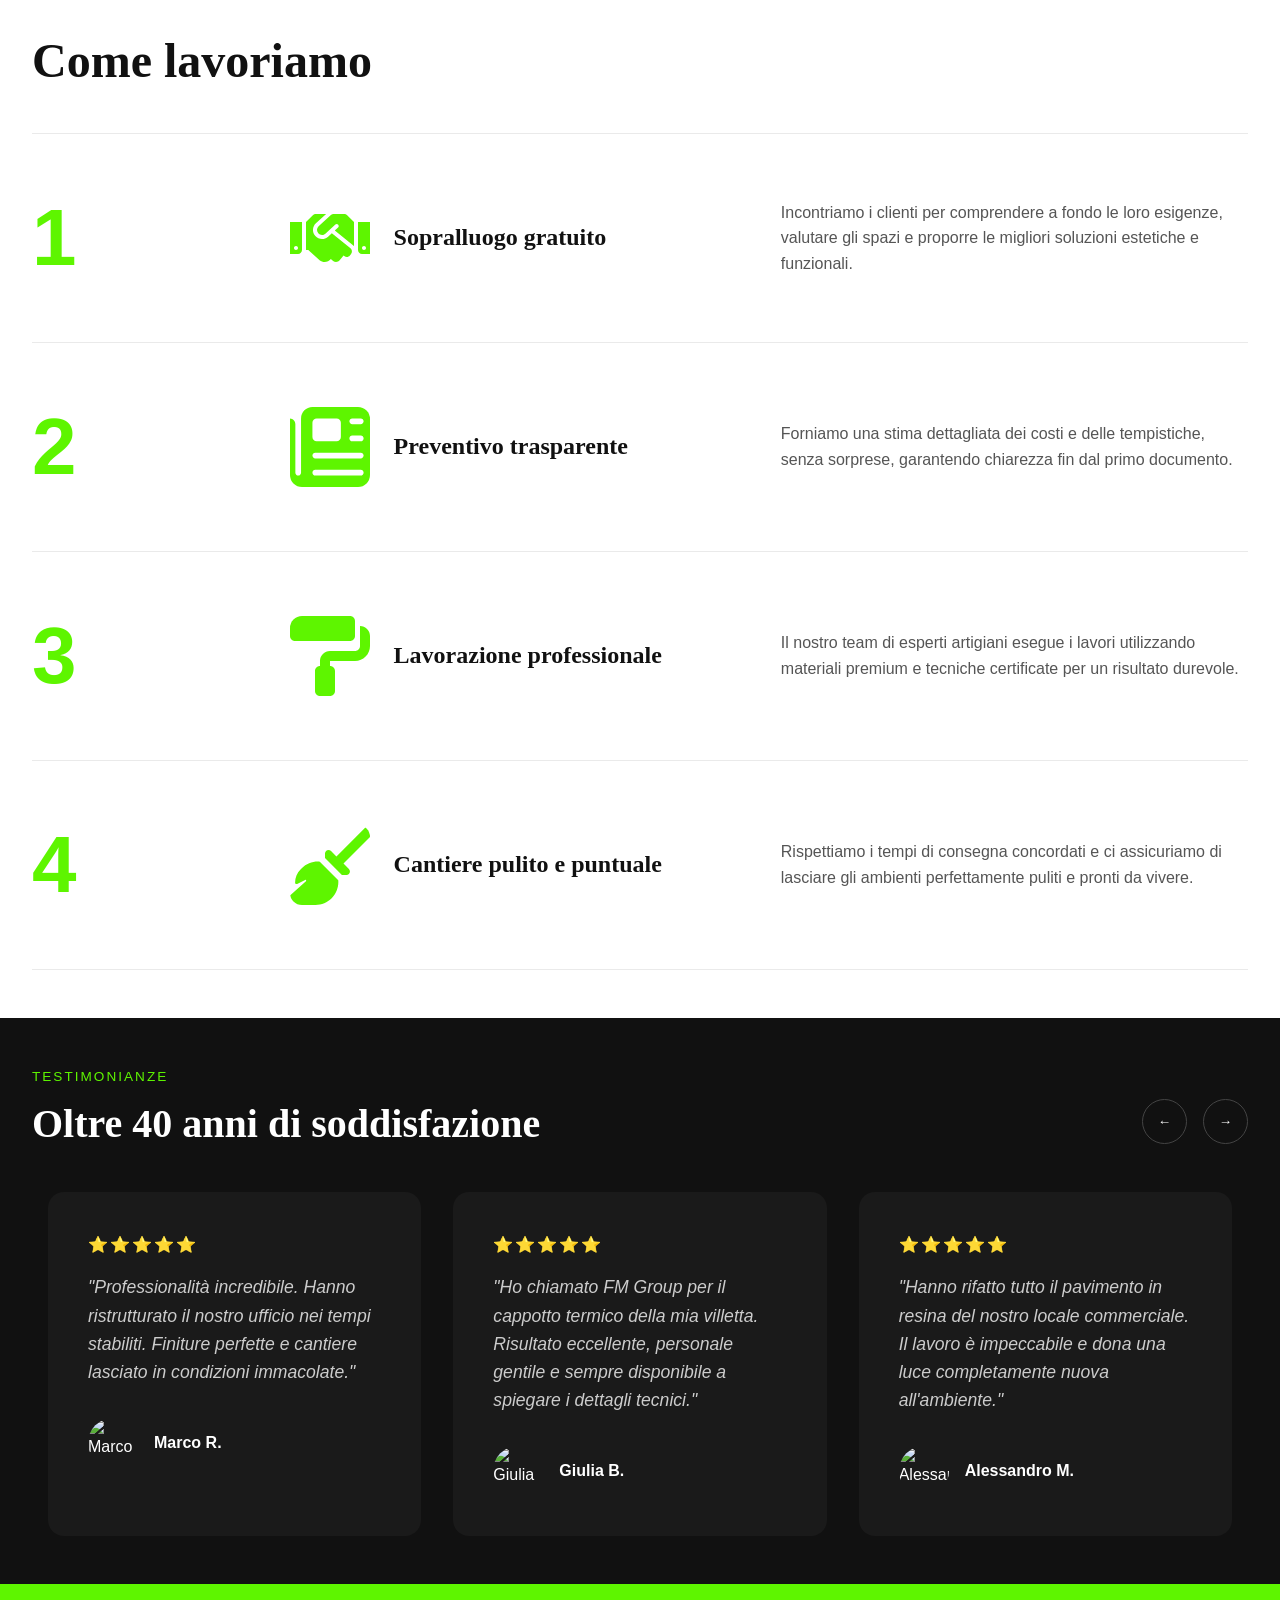
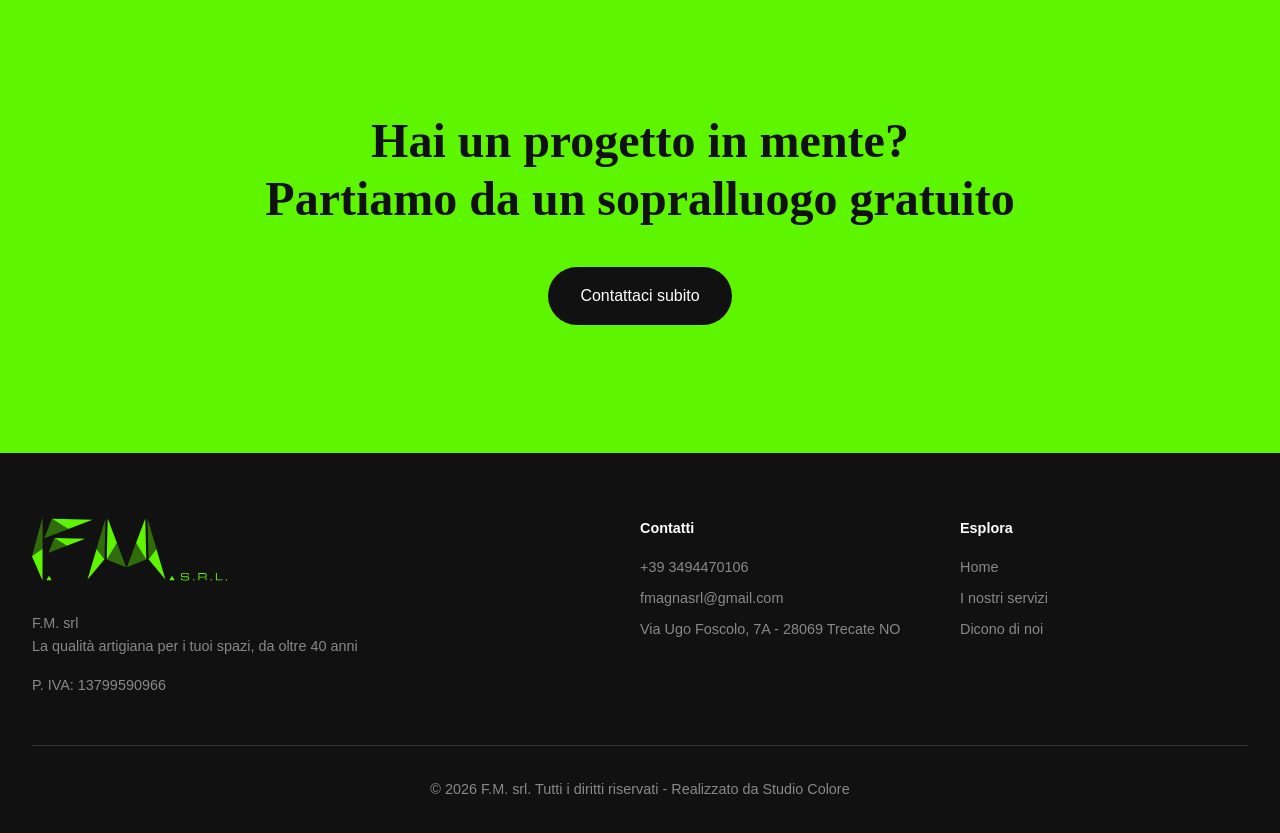
==== commit 4ac79c9f: "Update index.html" ====
--- a/index.html
+++ b/index.html
@@ -71,7 +71,7 @@
               >📞</a
             >
             <a
-              href="mailto:info@fm-imbiancature.it"
+              href="mailto:fmagnasrl@gmail.com"
               class="icon-link"
               aria-label="Email"
               >✉️</a
@@ -411,8 +411,8 @@
             <ul>
               <li><a href="tel:+393494470106">+39 3494470106</a></li>
               <li>
-                <a href="mailto:info@fm-imbiancature.it"
-                  >info@fm-imbiancature.it</a
+                <a href="mailto:fmagnasrl@gmail.com"
+                  >fmagnasrl@gmail.com</a
                 >
               </li>
               <li>
